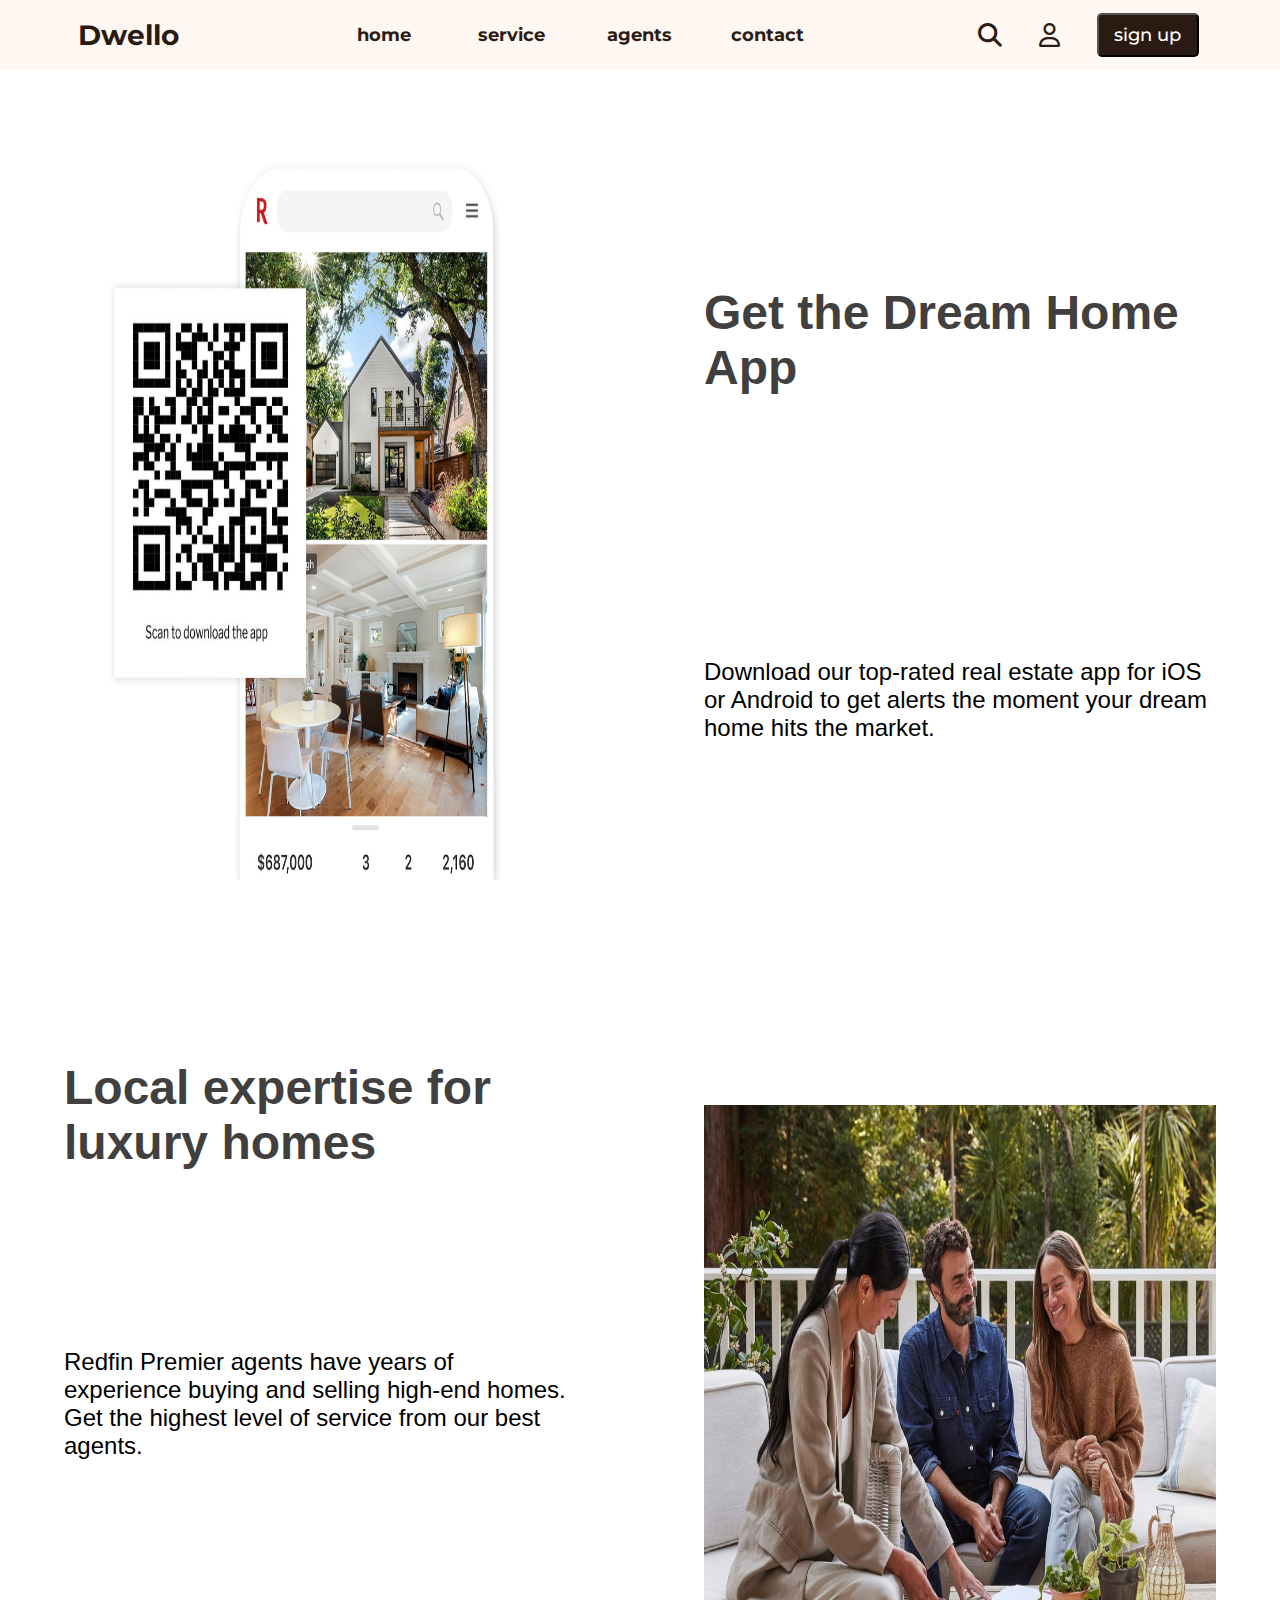
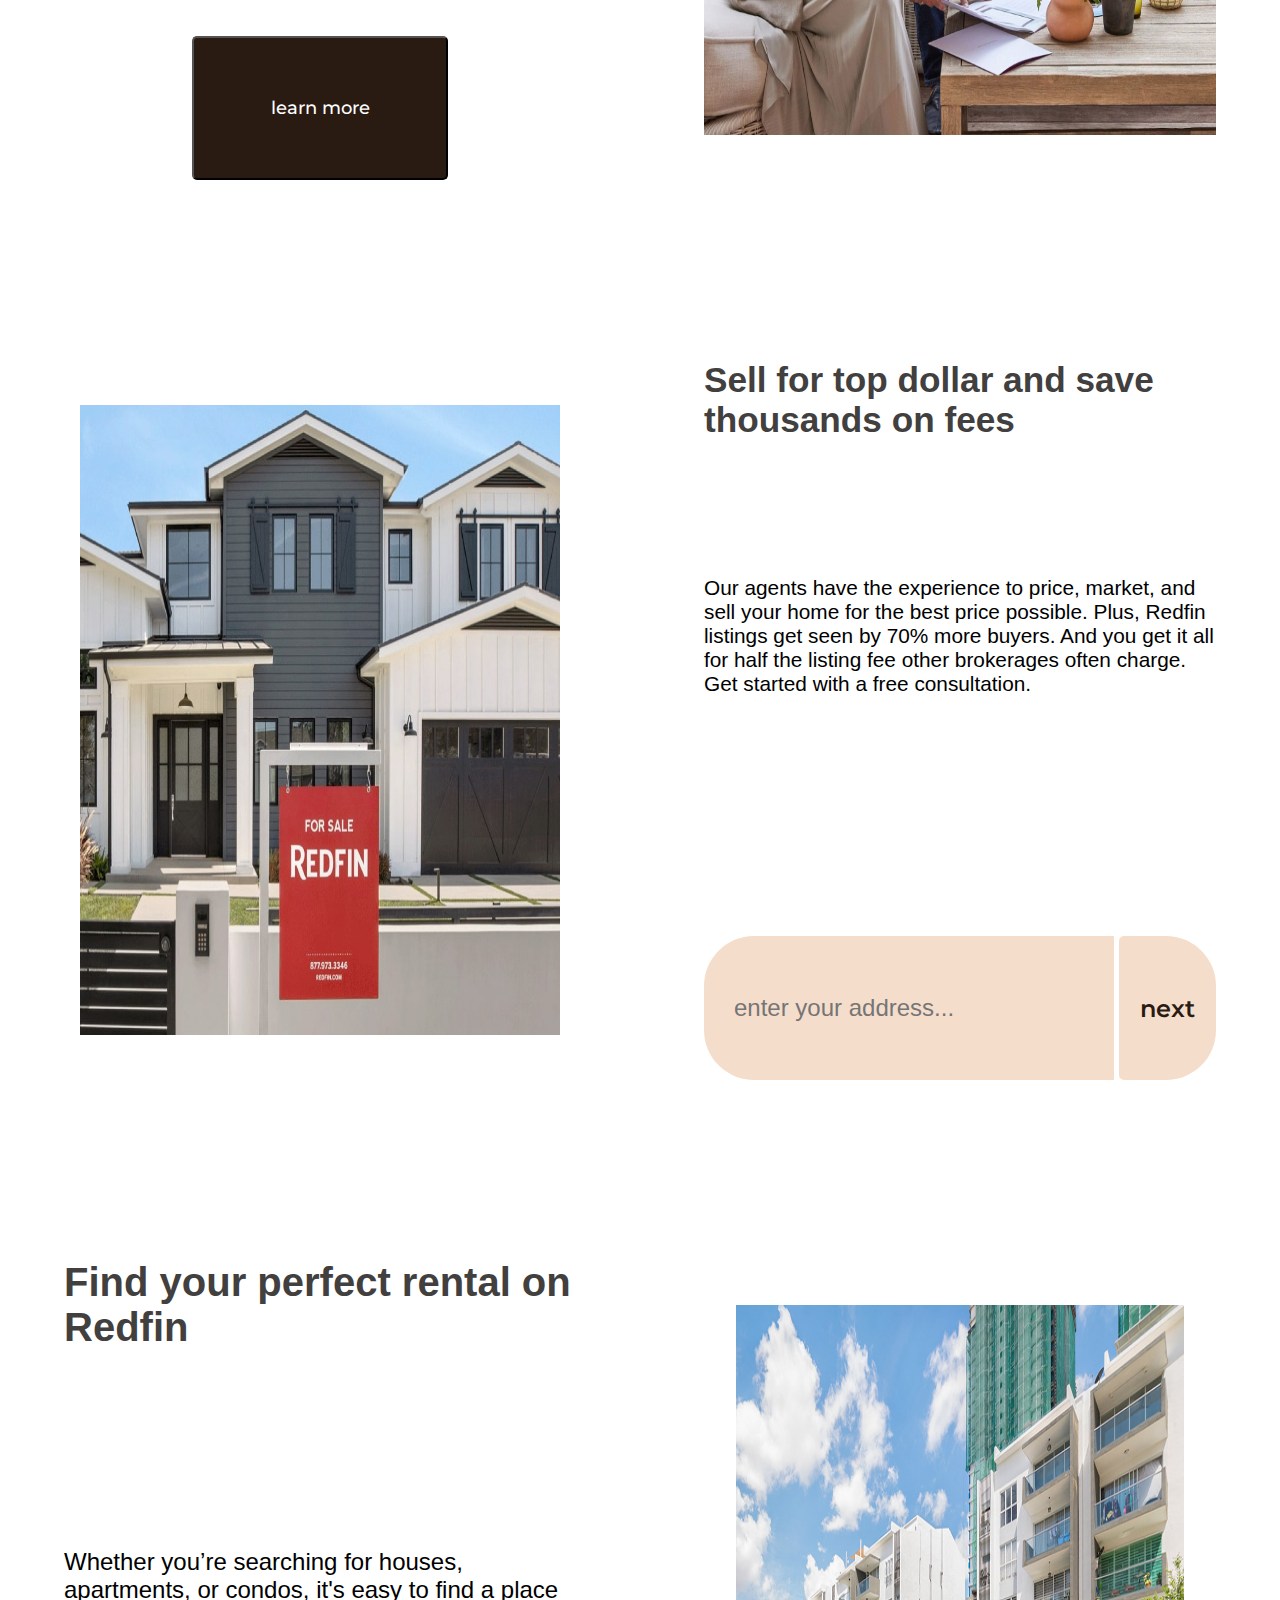
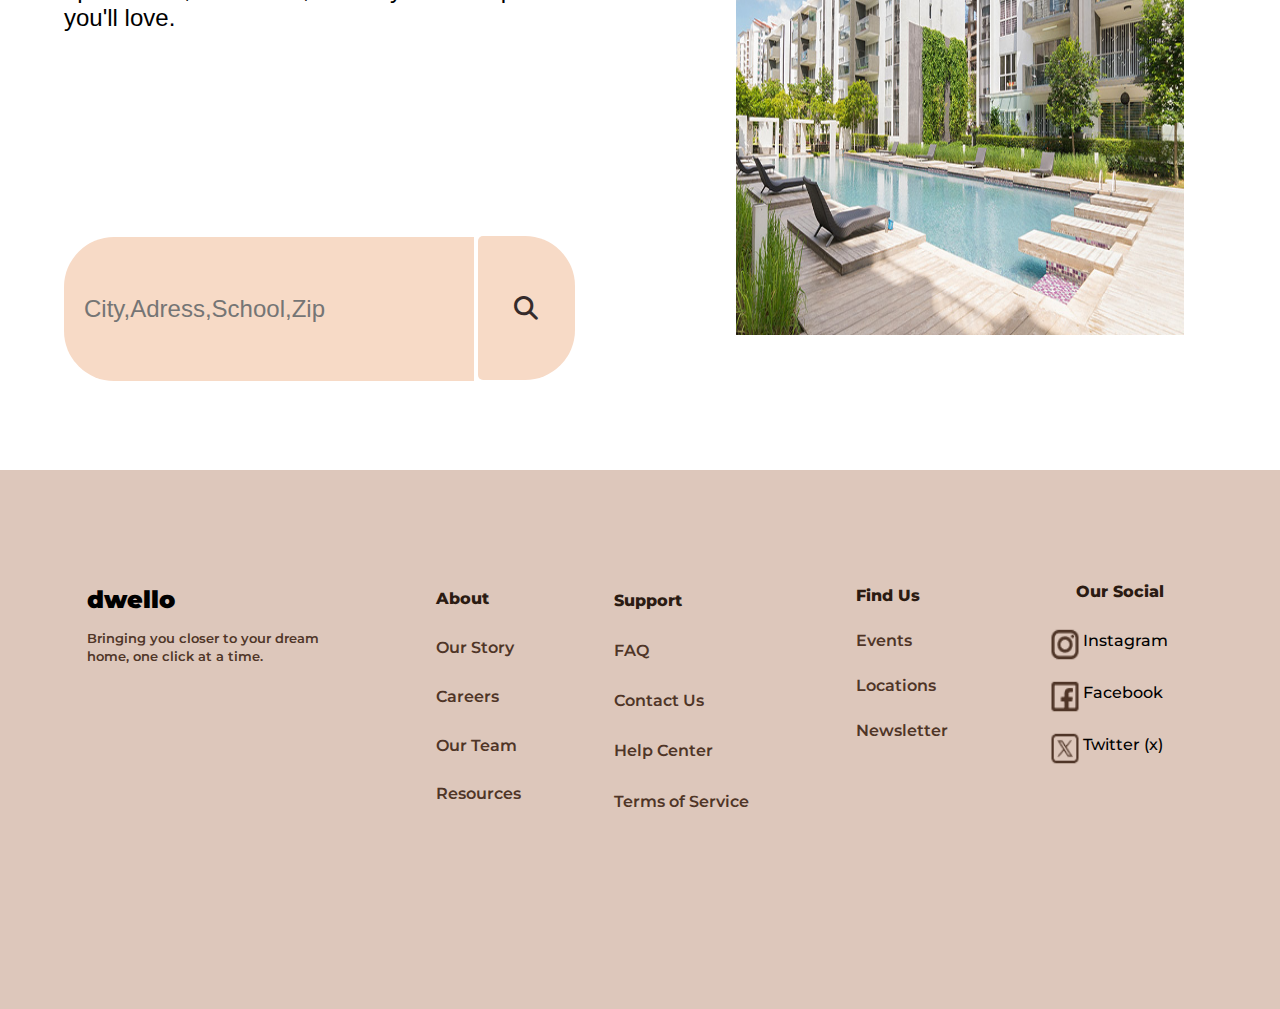
==== aboutUs.html @ 74bad9cb "home" ====
<!DOCTYPE html>
<html lang="en">
<head>
    <meta charset="UTF-8">
    <meta name="viewport" content="width=device-width, initial-scale=1.0">
    <title>Home_aboutUs</title>
    <link rel="stylesheet" href="aboutUs.css">

    <link rel="stylesheet" href="https://cdnjs.cloudflare.com/ajax/libs/font-awesome/6.6.0/css/all.min.css">
    <script src="https://code.jquery.com/jquery-3.7.1.min.js"
      integrity="sha256-/JqT3SQfawRcv/BIHPThkBvs0OEvtFFmqPF/lYI/Cxo=" crossorigin="anonymous"></script>
    <link rel="stylesheet" href="https://cdn.jsdelivr.net/npm/swiper@11/swiper-bundle.min.css" />
    <script src="https://cdn.jsdelivr.net/npm/swiper@11/swiper-bundle.min.js"></script>
    <link rel="preconnect" href="https://fonts.googleapis.com">
    <link rel="preconnect" href="https://fonts.gstatic.com" crossorigin>
    <link href="https://fonts.googleapis.com/css2?family=Montserrat:ital,wght@0,100..900;1,100..900&display=swap"
      rel="stylesheet">
  
    <link rel="stylesheet" href="https://cdn.jsdelivr.net/npm/swiper@11/swiper-bundle.min.css" />
    <script src="https://cdn.jsdelivr.net/npm/swiper@11/swiper-bundle.min.js"></script>
  
    <script src="https://ajax.googleapis.com/ajax/libs/jquery/3.7.1/jquery.min.js"></script>
      <script src="https://code.jquery.com/jquery-3.7.1.min.js"
      integrity="sha256-/JqT3SQfawRcv/BIHPThkBvs0OEvtFFmqPF/lYI/Cxo=" crossorigin="anonymous"></script>
      <script src="jquery.scrollUp.min.js"></script>
</head>
<body>

    
  <div class="menu-btn">
    <i class="fa-solid fa-bars fa-xl" style="color: #2a1b12;"></i>
  </div>

  <div class="side-bar">
    <div class="close-btn">
        <i class="fas fa-times   fa-2xl " style="color: #2a1b12;"></i>
    </div>
    <div class="menu">
        <div class="item"><a href="index.html"><i class="fa-solid fa-house fa-2xl" style="color: #2a1b12;"></i>Home</a></div>
        <div class="item"><a class="sub-btn"><i class="fa-solid fa-table fa-2xl" style="color: #2a1b12;"></i>services<i class="fas fa-angle-right dropdown"></i> </a>
          <div class="sub-menu">
            <a href="#" class="sub-item">Buy</a>
            <a href="#" class="sub-item">Sell</a>
            <a href="#" class="sub-item">Rent</a>
          </div>
        </div>
        <div class="item"><a href="#"><i class="fas fa-th  fa-2xl " style="color: #2a1b12;"></i>Forms</a></div>
        <div class="item">
            <a class="sub-btn"><i class="fas fa-cogs  fa-2xl"  style="color: #2a1b12;"></i>Settings<i class="fas fa-angle-right dropdown"></i></a>
            <div class="sub-menu">
                <a href="#" class="sub-item">sub item 01</a>
                <a href="#" class="sub-item">sub item 02</a>
              </div>
        </div>
        <div class="item"><a href="#"><i class="fas fa-info-circle  fa-2xl" style="color: #2a1b12;" ></i>About</a></div>
        <div class="item"><a href="#"><i class="fa-solid fa-person-chalkboard fa-2xl" style="color: #2a1b12;"></i>agents</a></div>
        <div class="item"><a href="#"><i class="fa-solid fa-phone fa-2xl" style="color: #2a1b12;"></i>contact</a></div>
    </div>
</div>
    
  <nav>
    <div class="nav_logo">
      <p>Dwello</p>
    </div>
    <div class="nav_catagories">
      <div class="nav_catagory">
        <p><a href="index.html" target="_blank">home</a></p>
      </div>
      <div class="nav_catagory">
        <p><a href="product.html" target="_blank">service</a></p>
      </div>
      <div class="nav_catagory">
        <p>agents</p>
      </div>
      <div class="nav_catagory">
        <p><a href="form.html" target="_blank">contact</a></p>
      </div>
    </div>
    <div class="nav_icons">
      <div class="search">
        <i class="fa-solid fa-magnifying-glass fa-xl" style="color: #2a1b12;"></i>
      </div>
      <div class="profile">
        <i class="fa-regular fa-user fa-xl" style="color: #2a1b12;"></i>
      </div>
      <div class="sign_up">
        <a href="signUp.html"><button>sign up</button></a>
      </div>
    </div>
  </nav>

  
  <div class="first_section">
    <div class="first_left">
      <div class="mobile"><img src="mobile.jpg" alt="aa" height="100%" width="100%"></div>
    </div>
    <div class="first_right">
      <div class="first_text">
        <div class="first_heading">
          <h1>Get the Dream Home App</h1>
        </div>
        <div class="first_paragraph">
          <p>Download our top-rated real estate app for iOS or Android to get alerts the moment your dream home hits the
            market.</p>
        </div>
      </div>
    </div>
  </div>


  <div class="second_section">
    <div class="second_left">
      <div class="second_text">
        <div class="second_heading">
          <h1>Local expertise for luxury homes</h1>
        </div>
        <div class="second_paragraph">
          <p>Redfin Premier agents have years of experience buying and selling high-end homes. Get the highest level of
            service from our best agents.</p>
        </div>
        <div class="learn_more"><button>learn more</button></div>
      </div>
    </div>
    <div class="second_right">
      <div class="second_image"><img src="client.jpg" alt="aa" height="100%" width="100%"></div>
    </div>
  </div>


  <div class="third_section">
    <div class="third_left">
      <div class="third_image"><img src="sell_for_more.jpg" alt="aa" height="100%" width="100%"></div>
    </div>
    <div class="third_right">
      <div class="third_text">
        <div class="third_heading">
          <h1>Sell for top dollar and save thousands on fees</h1>
        </div>
        <div class="third_paragraph">
          <p>Our agents have the experience to price, market, and sell your home for the best price possible. Plus,
            Redfin listings get seen by 70% more buyers. And you get it all for half the listing fee other brokerages
            often charge. Get started with a free consultation.</p>
        </div>
        <div class="third_adress">
          <input type="text" placeholder="enter your address...">
          <button>next</button>
        </div>
      </div>
    </div>
  </div>


  <div class="fourth">
    <div class="fourth_left">
      <div class="fourth_text">
        <div class="fourth_heading">
          <h1>Find your perfect rental on Redfin</h1>
        </div>
        <div class="fourth_paragraph">
          <p>Whether you’re searching for houses, apartments, or condos, it's easy to find a place you'll love.
          </p>
        </div>
        <div class="fourth_address">
          <input type="text" placeholder="City,Adress,School,Zip">
          <button><i class="fa-solid fa-magnifying-glass"></i></button>
        </div>
      </div>
    </div>
    <div class="fourth_right">
      <div class="fourth_image"><img src="Rental_Image.jpg" alt="aa" height="100%" width="100%"></div>
    </div>
  </div>

  <footer>
    <div class="footer1">
        <div class="footer1_logo">
            <p>dwello</p>
        </div>
        <div class="footer1_text">
            <span>Bringing you closer to your dream home, one click at a time.</span>
        </div>
    </div>
    <div class="footer2">
        <ul>
            <li style="color: #2B1B12; font-weight: 800;">About</li>

            <li> Our Story</li>
            <li>Careers</li>
            <li>Our Team</li>
            <li> Resources</li>

        </ul>
    </div>
    <div class="footer3">
        <ul>
            <li style="color: #2B1B12; font-weight: 800;" >Support</li>
            <li>FAQ</li>
            <li>Contact Us</li>
            <li>Help Center</li>
            <li>Terms of Service</li></li>
        </ul>
    </div>
    <div class="footer4">
        <ul>
            <li style="color: #2B1B12; font-weight: 800;">Find Us</li>
            <li>Events</li>
            <li>Locations</li>
            <li>Newsletter</li>
        </ul>
    </div>
    <div class="footer5">
        <div class="footer5_heading">
            <p>Our Social</p>
        </div>
        
            <div class="social_media">
                <div class="social_icon">
                    <img src="instagram.png" alt="a" height="100%" width="100%">
                </div>
                <div class="social_text">
                    <p>Instagram</p>
                </div>
            </div>
            <div class="social_media">
                <div class="social_icon">
                    <img src="facebook.png" alt="aa"  height="100%" width="100%">
                </div>
                <div class="social_text">
                    <p>Facebook</p>
                </div>
            </div>
            <div class="social_media">
                <div class="social_icon">
                    <img src="twitterx.png" alt="aa"  height="100%" width="100%">
                </div>
                <div class="social_text">
                    <p>Twitter (x)</p>
                </div>
            </div>
        </div>
    </div>
</footer>

  <script type="text/javascript">
    $(document).ready(function () {
      //j query for toggle sub menus
      $('.sub-btn').click(function () {
        $(this).next('.sub-menu').slideToggle();
        $(this).find('.dropdown').toggleClass('rotate');
      })

      //j query for expand and collesp the sidebar

      $('.menu-btn').click(function () {
        $('.side-bar').fadeIn();
        $('.menu-btn').css("visiility", "hidden");

      })

      $('.close-btn').click(function () {
        $('.side-bar').fadeOut();
        $('.menu-btn').css("visiility", "visible");
      })


    })
  </script>

    
</body>
</html>
---- aboutUs.css ----
* {
    margin: 0px;
    padding: 0px;
    box-sizing: border-box;
    /* border: 1px solid black; */
}


.side-bar {
    background: rgb(212, 184, 166);
    /* background-color: transparent; */
    backdrop-filter: blur(15px);
    width: 290px;
    height: 100vh;
    position: fixed;
    top: 0;
    /* left: -100%; */
    display: none;
    overflow-y: auto;
    transition: 0.6 ease;
    z-index: 999;
}

.side-bar .active {
    /* left: 0; */
    /* display: none; */
}

.side-bar .menu {
    width: 100%;
    margin-top: 80px;
}


.side-bar .menu .item {
    position: relative;
    cursor: pointer;
}

.side-bar .menu .item a {
    color: #2B1B12;
    font-size: 20px;
    font-size: 16px;
    text-decoration: none;
    display: block;
    padding: 5px 30px;
    line-height: 60px;
}

.side-bar .menu .item a:hover {
    background: rgba(105, 83, 70, 1);
    transition: 0.3s ease;
}



.side-bar .menu .item i {
    margin-right: 15px;
}

.side-bar .menu .item a .dropdown {
    position: absolute;
    right: 0;
    margin: 20px;
    transition: 0.3s ease;
}

.side-bar .menu .item .sub-menu {
    /* background:  rgba(42, 27, 18, 1); */
    display: none;
}

.side-bar .menu .item .sub-menu a {
    padding-left: 80px;
}

.rotate {
    transform: rotate(90deg);
}

.close-btn {
    position: absolute;
    color: #fff;
    font-size: 20px;
    right: 0;
    margin: 25px;
    cursor: pointer;
}

.menu-btn {
    position: absolute;
    color: #fff;
    font-size: 20px;
    margin: 25px;
    cursor: pointer;
}

nav {
    width: 100%;
    height: 70px;
    /* border: 1px solid black; */
    display: flex;
    justify-content: space-around;
    align-items: center;
    background: #FEF7F2;
}


.nav_logo {
    height: 80%;
    width: 10%;
    /* border: 1px solid black; */
    font-family: "Montserrat", sans-serif;
    font-optical-sizing: auto;
    font-weight: weight;
    font-style: normal;
    color: rgba(42, 27, 18, 1);
    font-size: 28px;
    display: flex;
    justify-content: center;
    align-items: center;
    font-weight: 700;
}

.nav_catagories {
    height: 80%;
    width: 40%;
    /* border: 1px solid black; */
    display: flex;
    justify-content: space-around;
    align-items: center;
}

.nav_icons {
    height: 80%;
    width: 20%;
    /* border: 1px solid black; */
    display: flex;
    justify-content: space-around;
    align-items: center;
}

.nav_catagory {
    height: 70%;
    width: 20%;
    /* border: 1px solid black; */
    color: rgba(42, 27, 18, 1);
    font-size: 18px;
    display: flex;
    justify-content: center;
    align-items: center;
    font-weight: 700;
    font-family: "Montserrat", sans-serif;
    font-optical-sizing: auto;
    font-weight: weight;
    font-style: normal;
    border-radius: 10px;
    transition: all 0.6s ease;
    cursor: pointer;
}

.nav_catagory:hover {
    background-color: rgb(42, 27, 18);
    color: #FEF7F2;
}

.nav_catagory:hover a {
    /* background-color: rgb(42, 27, 18); */
    color: #fdfdfd;
}

.search {
    height: 60%;
    width: 10%;
    /* border: 1px solid black; */
    display: flex;
    align-items: center;
    justify-content: center;
}

.profile {
    height: 60%;
    width: 10%;
    /* border: 1px solid black; */
    display: flex;
    align-items: center;
    justify-content: center;
}

.sign_up {
    height: 80%;
    width: 40%;
    /* border: 1px solid black; */
}

button {
    width: 100%;
    height: 100%;
    font-family: "Montserrat", sans-serif;
    background-color: rgba(42, 27, 18, 1);
    color: white;
    border-radius: 5px;
    font-size: 18px;
    font-weight: 500;
    cursor: pointer;
}


.side-bar {
    background: rgb(153, 112, 86);
    backdrop-filter: blur(15px);
    width: 290px;
    height: 100vh;
    position: fixed;
    top: 0;
    /* left: -100%; */
    display: none;
    overflow-y: auto;
    transition: 0.6 ease;
}

.side-bar .active {
    /* left: 0; */
    /* display: none; */
}

.side-bar .menu {
    width: 100%;
    margin-top: 80px;
}


.side-bar .menu .item {
    position: relative;
    cursor: pointer;
}

.side-bar .menu .item a {
    color: #fff;

    font-size: 16px;
    text-decoration: none;
    display: block;
    padding: 5px 30px;
    line-height: 60px;
}

.side-bar .menu .item a:hover {
    background: #8621f8;
    transition: 0.3s ease;
}



.side-bar .menu .item i {
    margin-right: 15px;
}

.side-bar .menu .item a .dropdown {
    position: absolute;
    right: 0;
    margin: 20px;
    transition: 0.3s ease;
}

.side-bar .menu .item .sub-menu {
    /* background:  rgba(42, 27, 18, 1); */
    display: none;
}

.side-bar .menu .item .sub-menu a {
    padding-left: 80px;
}

.rotate {
    transform: rotate(90deg);
}

.close-btn {
    position: absolute;
    color: #fff;
    font-size: 20px;
    right: 0;
    margin: 25px;
    cursor: pointer;
}


.menu-btn {
    position: absolute;
    color: #fff;
    font-size: 20px;
    margin: 25px;
    cursor: pointer;
    display: none;

}

a {
    color: #2B1B12;
    text-decoration: none;
}


.first_section {
    height: 100vh;
    width: 100%;
    /* border: 1px solid black; */
    display: flex;
}

.first_left {
    height: 100%;
    width: 50%;
    /* border: 1px solid black; */
    display: grid;
    place-items: center;
}

.mobile {
    height: 80%;
    width: 80%;
    /* border: 1px solid black; */
}

.first_right {
    height: 100%;
    width: 50%;
    /* border: 1px solid black; */
    display: grid;
    place-items: center;
}

.first_text {
    height: 40%;
    width: 60%;
    /* border: 1px solid black; */
}

.first_heading {
    height: 50%;
    width: 100%;
    /* border: 1px solid black; */
    display: flex;
    align-items: center;
    justify-content: start;
}

.first_heading h1 {
    font-family: "Roboto", sans-serif;
    color: rgb(66, 63, 63);
    font-size: 3rem;
}

.first_paragraph {
    height: 50%;
    width: 100%;
    /* border: 1px solid black; */
    display: flex;
    align-items: center;
    justify-content: start;
}

.first_paragraph p {
    font-family: "Roboto", sans-serif;
    font-size: 1.5rem;
}

.second_section {
    height: 100vh;
    width: 100%;
    /* border: 1px solid black; */
    display: flex;
}

.second_left {
    height: 100%;
    width: 50%;
    /* border: 1px solid black; */
    display: grid;
    place-items: center;
}

.second_text {
    height: 50%;
    width: 70%;
    /* border: 1px solid black; */
    display: flex;
    align-items: center;
    flex-direction: column;
    justify-content: center;
}



.second_heading {
    height: 40%;
    width: 100%;
    /* border: 1px solid black; */
}

.second_heading h1 {
    font-size: 3rem;
    font-family: "Roboto", sans-serif;
    color: rgb(66, 63, 63);
}

.second_paragraph {
    height: 40%;
    width: 100%;
    /* border: 1px solid black; */
}

.second_paragraph p {
    font-family: "Roboto", sans-serif;
    font-size: 1.5rem;
}

.learn_more {
    height: 20%;
    width: 50%;
    /* border: 1px solid black; */
}




.second_right {
    height: 100%;
    width: 50%;
    /* border: 1px solid black; */
    display: grid;
    place-items: center;
}

.second_image {
    height: 70%;
    width: 80%;
    /* border: 1px solid black; */
}

.third_section {
    height: 100vh;
    width: 100%;
    /* border: 1px solid black; */
    display: flex;
}

.third_left {
    width: 50%;
    height: 100%;
    /* border: 1px solid black; */
    display: grid;
    place-items: center;
}

.third_image {
    height: 70%;
    width: 75%;
    /* border: 1px solid black; */
}

.third_right {
    width: 50%;
    height: 100%;
    /* border: 1px solid black; */
    display: grid;
    place-items: center;
}

.third_text {
    width: 70%;
    height: 50%;
    /* border: 1px solid black; */
}

.third_heading {
    height: 30%;
    width: 100%;
    /* border: 1px solid black; */
}

.third_heading h1 {
    font-family: "Roboto", sans-serif;
    font-size: 2.2rem;
    color: rgb(66, 63, 63);
}

.third_paragraph {
    height: 50%;
    width: 100%;
    /* border: 1px solid black; */
}

.third_paragraph p {
    font-family: "Roboto", sans-serif;
    font-size: 1.3rem;
}

.third_adress {
    height: 20%;
    width: 100%;
    /* border: 1px solid black; */
    display: flex;
    justify-content: space-between;
}

.third_adress input {
    width: 80%;
    height: 100%;
    font-size: 1.5rem;
    border-top-left-radius: 50px;
    border-bottom-left-radius: 50px;
    padding-left: 30px;
    outline: none;
    border: none;
    background-color: #f5ddcc;
}



.third_adress button {
    width: 19%;
    height: 100%;
    border-top-right-radius: 50px;
    border-bottom-right-radius: 50px;
    background-color: #f5ddcc;
    color: rgba(42, 27, 18, 1);
    border: none;
    font-size: 1.5rem;
    font-weight: 600;
    display: grid;
    place-items: center;
}

.third_adress:hover button {
    background-color: #665d57;
    color: #fff;
}

.fourth {
    height: 100vh;
    width: 100%;
    /* border: 1px solid black; */
    display: flex;
}

.fourth_left {
    height: 100%;
    width: 50%;
    /* border: 1px solid black; */
    display: grid;
    place-items: center;
}

.fourth_text {
    height: 45%;
    width: 70%;
    /* border: 1px solid black; */
}

.fourth_heading {
    height: 40%;
    width: 100%;
    /* border: 1px solid black; */
}

.fourth_heading h1 {
    font-family: "Roboto", sans-serif;
    font-size: 2.5rem;
    color: rgb(66, 63, 63);
}

.fourth_paragraph {
    height: 40%;
    width: 100%;
    /* border: 1px solid black; */
}

.fourth_paragraph p {
    font-family: "Roboto", sans-serif;
    font-size: 1.5rem;
}

.fourth_address {
    height: 20%;
    width: 100%;
    /* border: 1px solid black; */
    padding: 0;
}


.fourth_address input {
    height: 100%;
    width: 80%;
    border: none;
    outline: none;
    font-size: 1.5rem;
    border-top-left-radius: 50px;
    border-bottom-left-radius: 50px;
    background-color: #f7dac6;
    padding-left: 20px;
    margin: 0;
}

.fourth_address button {
    height: 100%;
    width: 19%;
    border: none;
    font-size: 1.5rem;
    border-top-right-radius: 50px;
    border-bottom-right-radius: 50px;
    background-color: #f7dac6;
    color: rgb(53, 43, 43);
}

.fourth_address:hover button {
    background-color: #665d57;
    color: #fff;
}


.fourth_right {
    height: 100%;
    width: 50%;
    /* border: 1px solid black; */
    display: grid;
    place-items: center;
}

.fourth_image {
    height: 70%;
    width: 70%;
    /* border: 1px solid black; */
}


footer {
    height: 539px;
    width: 100%;
    /* border: 1px solid black; */
    display: flex;
    justify-content: space-evenly;
    /* align-items: center; */
    padding-top: 7%;
    background: #DDC7BB;


}

.footer1 {
    width: 18%;
    height: 30%;
    /* border: 1px solid black; */
    display: flex;
    flex-direction: column;
    justify-content: space-between;
    margin-top: 2%;
}


.footer1_logo {
    width: 93px;
    height: 29px;
    /* border: 1px solid black; */
}


.footer1 p {
    font-family: "Montserrat", sans-serif;
    font-optical-sizing: auto;
    font-weight: 900;
    font-style: normal;
    font-size: 24px;
}

.footer1_text {
    width: 219px;
    height: 69px;
    /* border: 1px solid black; */
}

.footer1_text span {
    font-family: "Montserrat", sans-serif;
    font-optical-sizing: auto;
    font-weight: 600;
    font-style: normal;
    color:
        #4F3527;
}



.footer2 {

    /* border: 1px solid black; */
    width: 98px;
    height: 245px;
    display: flex;
    justify-content: center;
    align-content: space-between;


}



.footer2 li {
    list-style: none;
    margin-top: 35%;
    font-family: "Montserrat", sans-serif;
    font-optical-sizing: auto;
    font-weight: 600;
    font-style: normal;
    color: #4F3527;
}

.footer3 {
    width: 156px;
    height: 245px;
    /* border: 1px solid black; */
}


.footer3 li {
    list-style: none;
    margin-top: 20%;
    font-family: "Montserrat", sans-serif;
    font-optical-sizing: auto;
    font-weight: 600;
    font-style: normal;
    color: #4F3527;
}



.footer4 {
    width: 104px;
    height: 191px;
    /* border: 1px solid black; */

}

.footer4 li {
    list-style: none;
    margin-top: 25%;
    font-family: "Montserrat", sans-serif;
    font-optical-sizing: auto;
    font-weight: 600;
    font-style: normal;
    color: #4F3527;

}

.footer5 {
    width: 147px;
    height: 196px;
    /* border: 1px solid black; */
    display: flex;
    flex-direction: column;
    justify-content: space-between;
    margin-top: 1%;
}

.footer5_heading {
    width: 100%;
    height: 20%;
    /* border: 1px solid black; */
    display: flex;
    justify-content: center;
    align-items: center;
    font-family: "Montserrat", sans-serif;
    font-optical-sizing: auto;
    font-weight: 800;
    font-style: normal;
    color: #2B1B12;

}

.social_media {
    width: 100%;
    height: 20%;
    /* border: 1px solid black; */
    display: flex;
}

.social_icon {
    width: 25%;
    height: 100%;
    /* border: 1px solid black; */
}

.social_text {
    width: 75%;
    height: 100%;
    /* border: 1px solid black; */
    padding-top: 4%;
}

.social_text p {
    font-family: "Montserrat", sans-serif;
    font-optical-sizing: auto;
    font-weight: 500;
    font-style: normal;

}


@media screen and (max-width:1300px) {

    .first_text{
        height: 80%;
        width: 80%;
    }

    .second_text{
        height: 80%;
        width: 80%;
    }

    .third_text{
        height: 80%;
        width: 80%;
    }

    .fourth_text{
        height: 80%;
        width: 80%;
    }


    .footer1 {
        height: 52%;
        width: 20%;
    }

    .footer1_text {
        width: 100%;
        height: 190px;
        margin-top: 10px;

    }

    .footer1_text span {
        font-size: 13px;
    }
}




@media screen and (max-width:500px) {

    .first_text h1{
        font-size: 2rem;
    }
    .second_text h1{
        font-size: 2rem;
    }
    .third_text h1{
        font-size: 2rem;
    }
    .fourth_text h1{
        font-size: 2rem;
    }

    .first_text p{
        font-size: 1rem;
    }
    .second_text p{
        font-size: 1em;
    }
    .third_text p{
        font-size: 1rem;
    }
    .fourth_text p{
        font-size: 1em;
    }

    .fourth_address input {  
        width: 79%;     
        font-size: 1rem;       
    }

    footer{
        flex-direction: column;
        height: auto;
        width: 100%;
        aspect-ratio: 10/1;
    }


    /* .footer1 p {
        font-size: 13px;
    } */
    .footer2 ul li {
        font-size: 13px;
    }

    .footer1_text {
        width: 100%;
        height: 150px;
        margin-top: 10px;
        /* border: 1px solid black; */
        margin-bottom: 100px;

    }

    .footer1_text span {
        font-size: 8px;
    }

    .footer1{
        display: flex;
        width: 100%;
        /* border: 1px solid black; */
        align-items: center;
        justify-content: center;
        background-color: #8621f8;
       
    }
    .footer2{
        display: flex;
        width: 100%;
        /* border: 1px solid black; */
        align-items: center;
        justify-content: center;
    }

    .footer3{
        display: flex;
        width: 100%;
        /* border: 1px solid black; */
        align-items: center;
        justify-content: center;
    }

    .footer4{
        display: flex;
        width: 100%;
        /* border: 1px solid black; */
        align-items: center;
        justify-content: center;
    }
    .footer5{
        display: flex;
        width: 100%;
        /* border: 1px solid black; */
        align-items: center;
        justify-content: center;
        flex-direction: column;
        justify-content: space-between;
    }

    .social_icon{
        width: 13%;
    }

    .social_media {
        align-items: center;
        justify-content: center;
        /* border: 1px solid black; */
    }
    




    #cart2 {
        display: none;
    }







    .first_section {
        flex-direction: column;
        /* border: 1px solid black; */
        height: 800px;
    }

    .first_left {
        width: 100%;
        height: 50%;
    }

    .first_right {
        width: 100%;
        height: 50%;
    }

    .second_section {
        flex-direction: column-reverse;
        /* border: 1px solid black; */
        height: 1000px;
    }

    .second_left {
        width: 100%;
        height: 50%;
        /* border: 1px solid black; */
        display: flex;
        flex-direction: column;
        justify-content: space-between;
    }

    .second_text {
        height: 100%;
        width: 85%;
        /* border: 1px solid black; */
    }

    .learn_more {
        height: 10%;
        width: 30%;
        /* border: 1px solid black; */
    }

    .second_right {
        width: 100%;
        height: 50%;
    }


    .third_section {
        flex-direction: column;
        /* border: 1px solid black; */
        height: 800px;
    }

    .third_left {
        width: 100%;
        height: 50%;
    }

    .third_text {
        width: 85%;
        height: 100%;
        /* border: 1px solid black; */
        display: flex;
        justify-content: center;
        flex-direction: column;
        align-items: center;
    }

    .third_adress {
        height: 12%;
        width: 100%;
        /* border: 1px solid black; */
    }

    .third_right {
        width: 100%;
        height: 50%;
    }



    .fourth {
        flex-direction: column-reverse;
        /* border: 1px solid black; */
        height: 800px;
    }

    .fourth_left {
        width: 100%;
        height: 50%;
    }

    .fourth_text {
        height: 100%;
        width: 85%;
        /* border: 1px solid black; */
        display: flex;
        flex-direction: column;
        justify-content: space-around;
        align-items: center;
    }


    .fourth_address {
        height: 12%;
        width: 100%;
        /* border: 1px solid black; */
        padding: 0;
    }

    .fourth_right {
        width: 100%;
        height: 50%;
    }

    .form {
        display: flex;
        flex-direction: column;
        height: 1200px;
        /* border: 1px solid black; */
        margin-top: 70px;
    }

    .form_left {
        width: 100%;
        height: 20%;
        /* border: 1px solid black; */
    }

    .form_text {
        height: 100%;
    }

    .form_right {
        width: 100%;
        height: 80%;
        /* border: 1px solid black; */
    }

    .inner_form {
        width: 90%;
    }

    .swiper_heading {
        margin-top: 70px;
    }


}


@media (width <=500px) {
    .menu-btn {
        display: block;
    }

    .nav_catagories {
        display: none;
    }

    .nav_icons {
        display: none;
    }
}
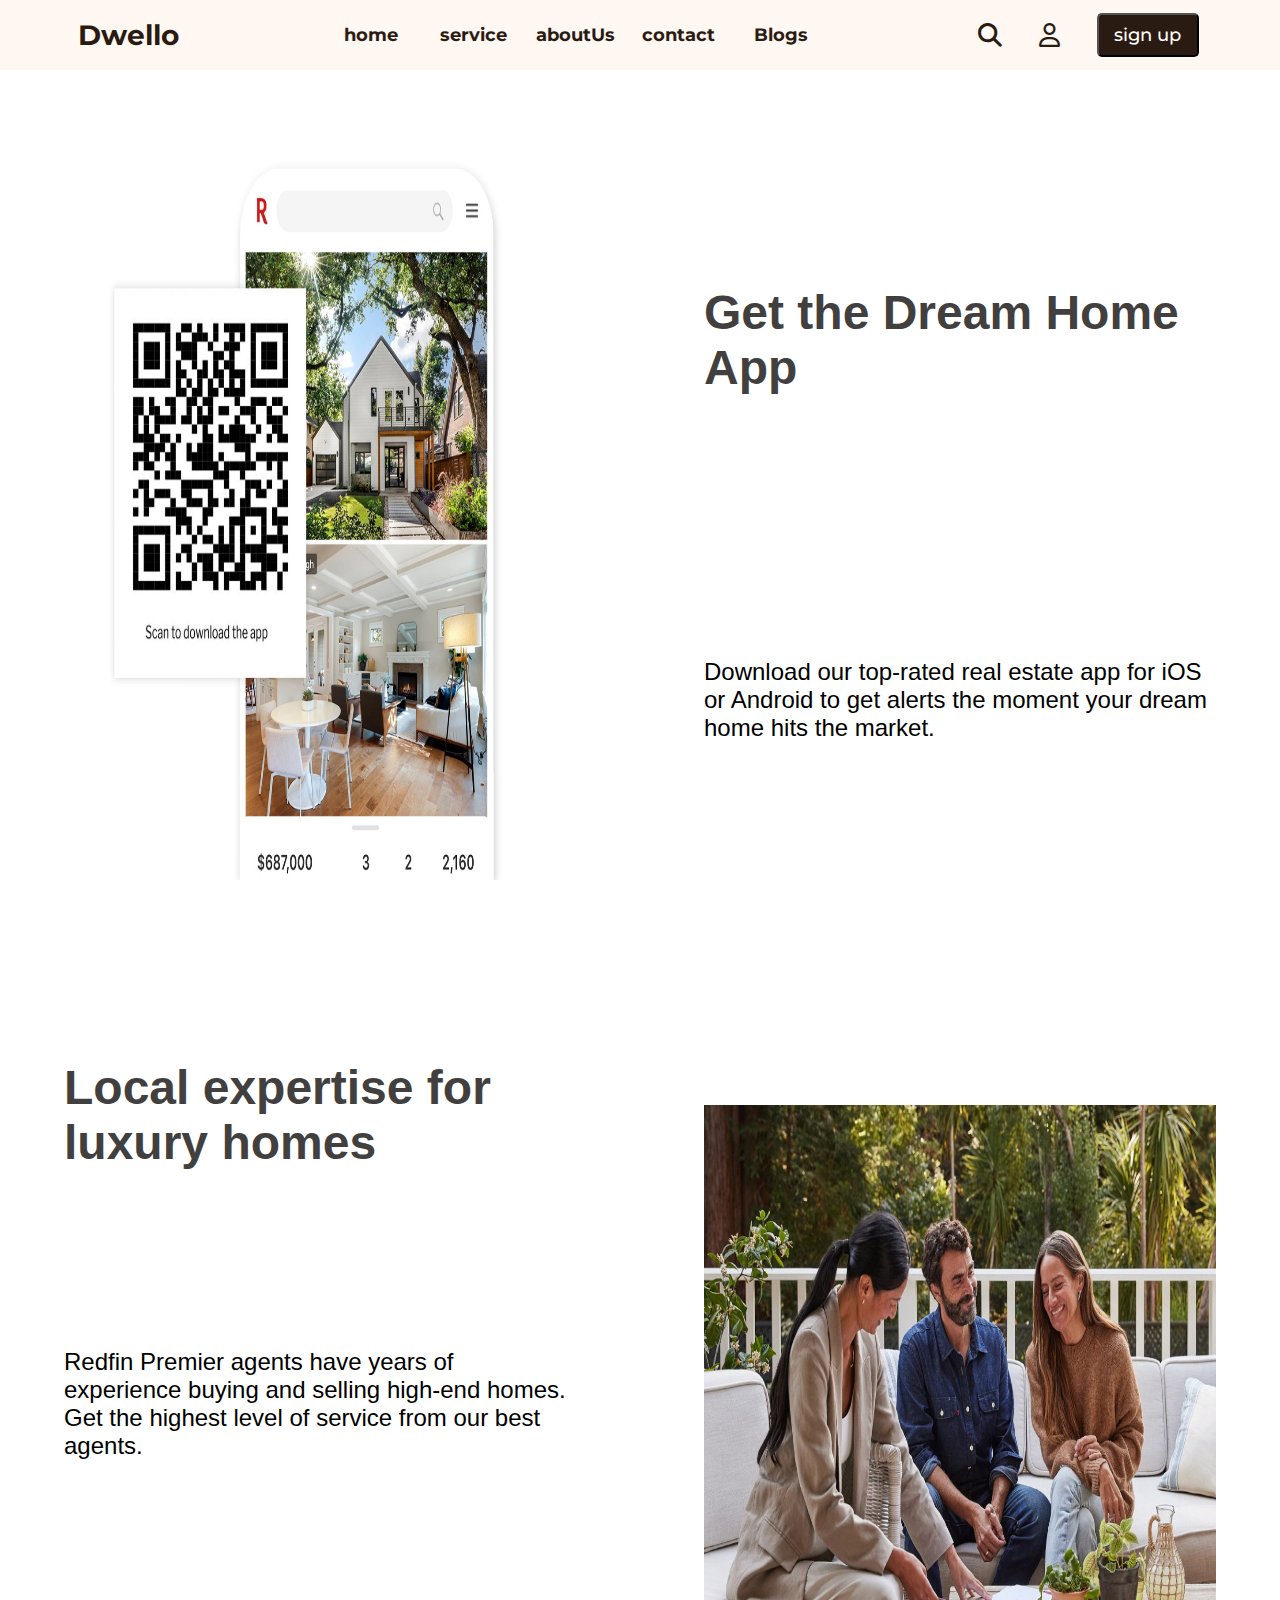
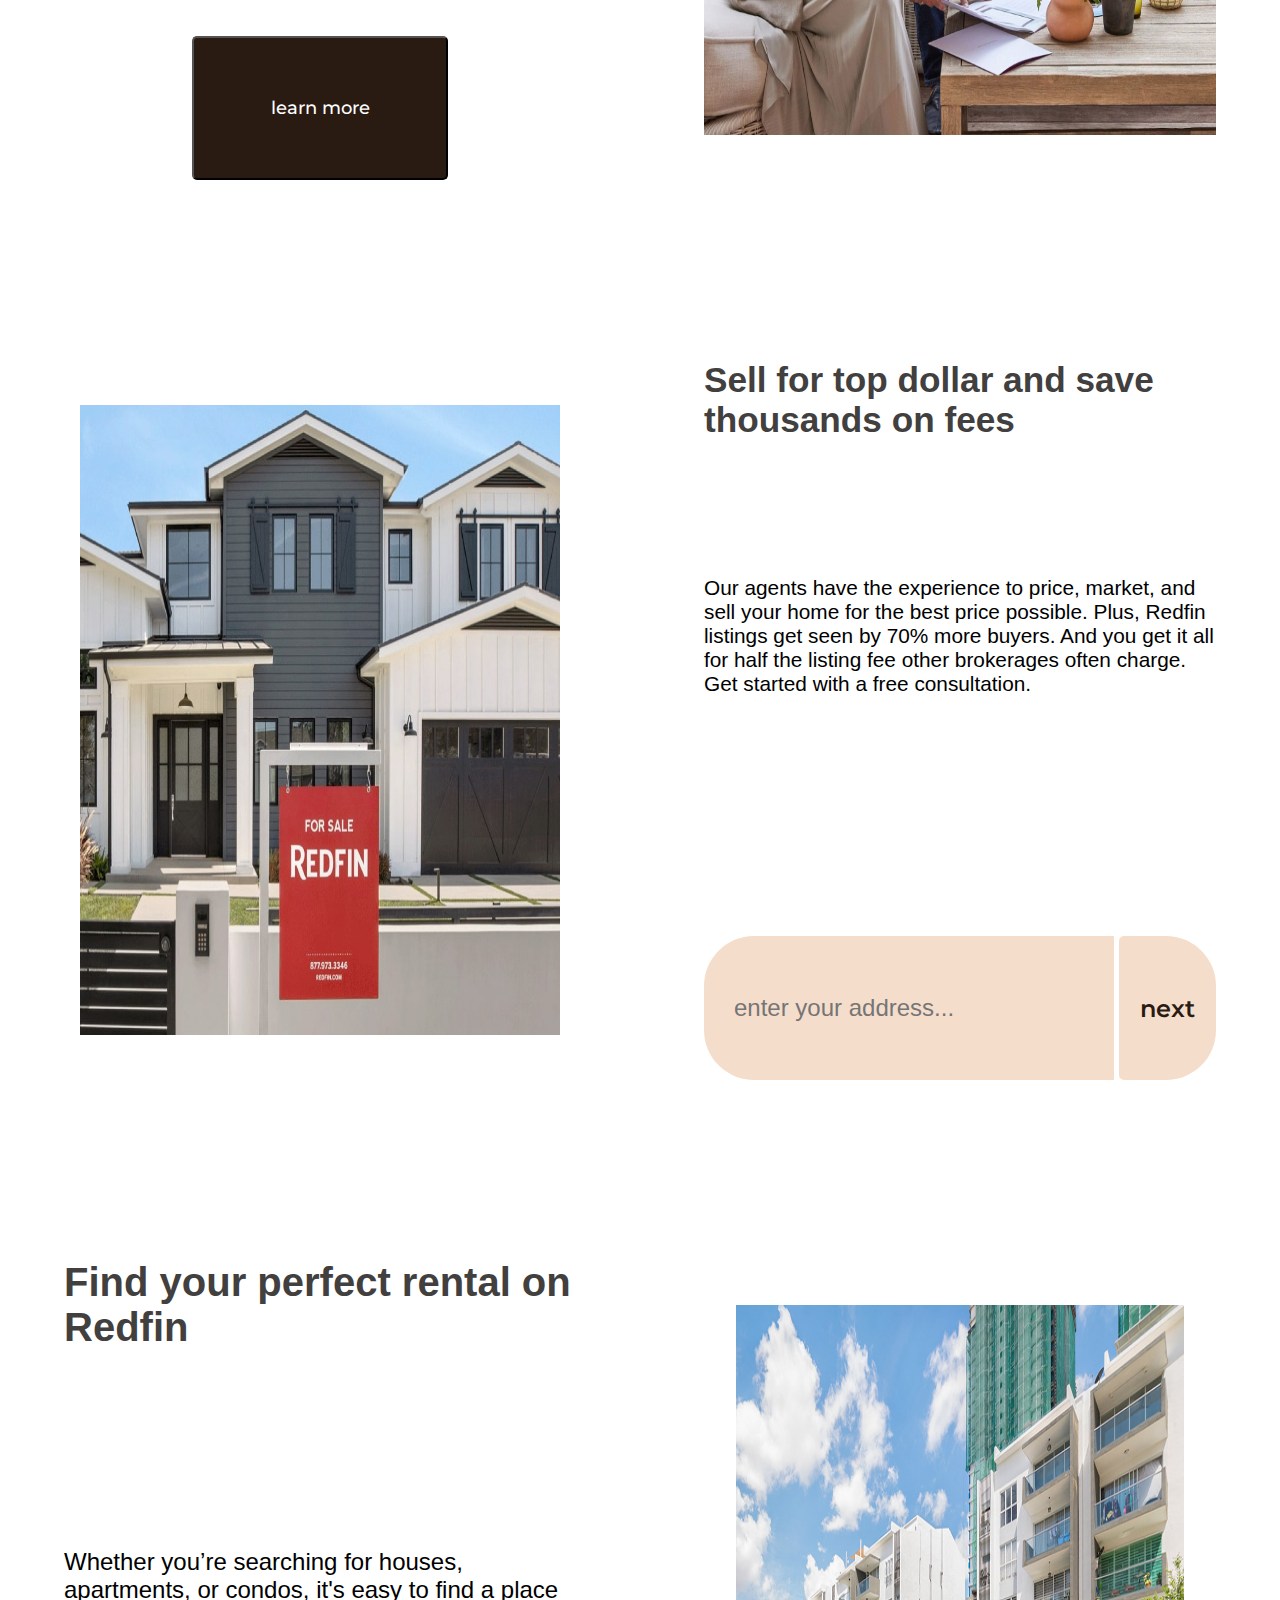
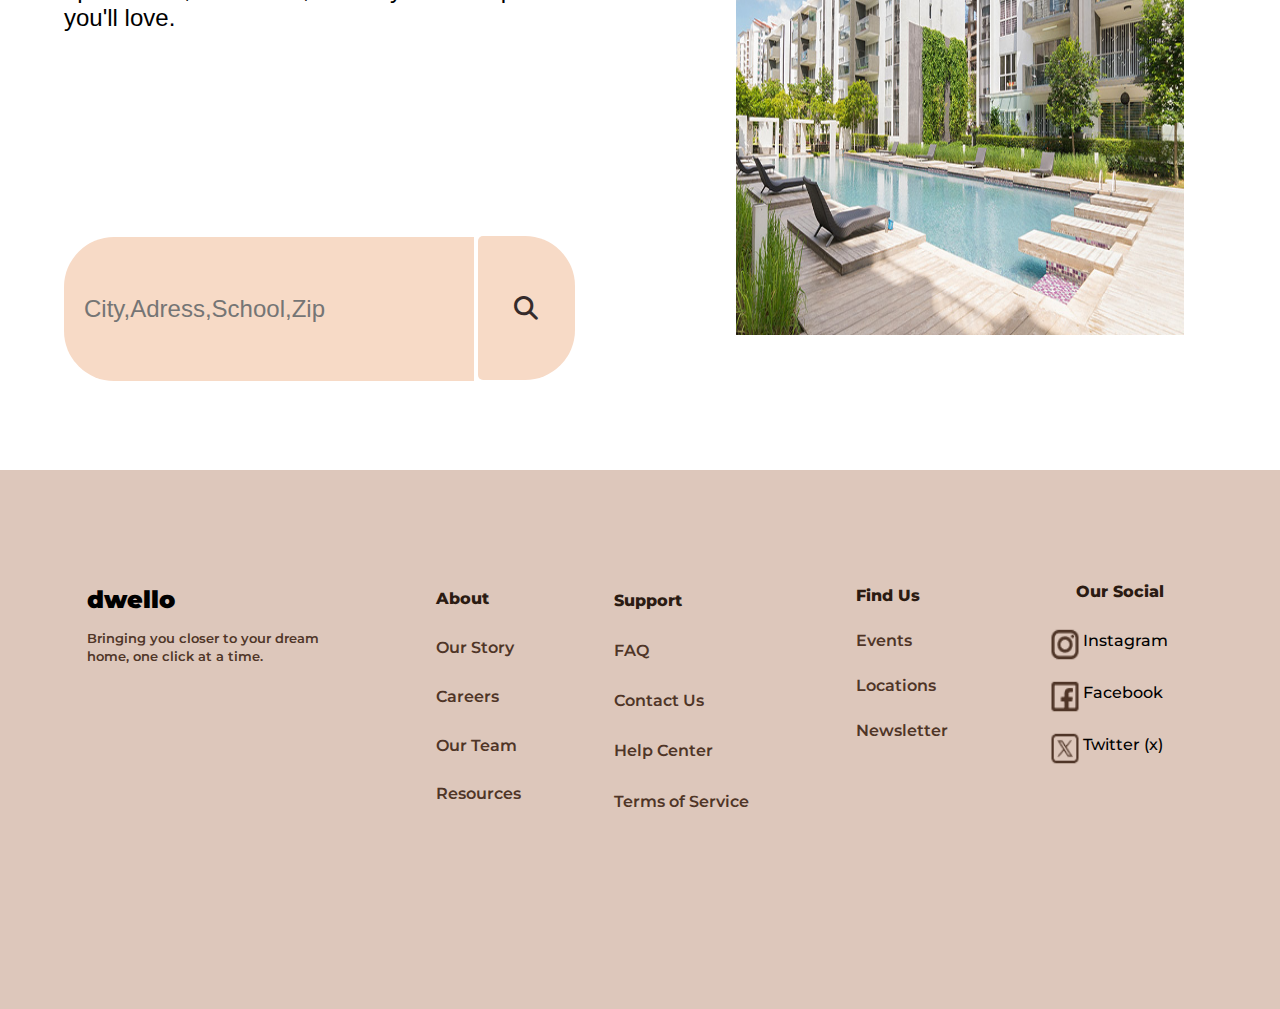
==== commit f96f5eab: "home" ====
--- a/aboutUs.html
+++ b/aboutUs.html
@@ -70,10 +70,13 @@
         <p><a href="product.html" target="_blank">service</a></p>
       </div>
       <div class="nav_catagory">
-        <p>agents</p>
+        <p>aboutUs</p>
       </div>
       <div class="nav_catagory">
         <p><a href="form.html" target="_blank">contact</a></p>
+      </div>
+      <div class="nav_catagory">
+        <p><a href="blog.html" target="_blank">Blogs</a></p>
       </div>
     </div>
     <div class="nav_icons">
@@ -170,6 +173,8 @@
       <div class="fourth_image"><img src="Rental_Image.jpg" alt="aa" height="100%" width="100%"></div>
     </div>
   </div>
+
+  
 
   <footer>
     <div class="footer1">
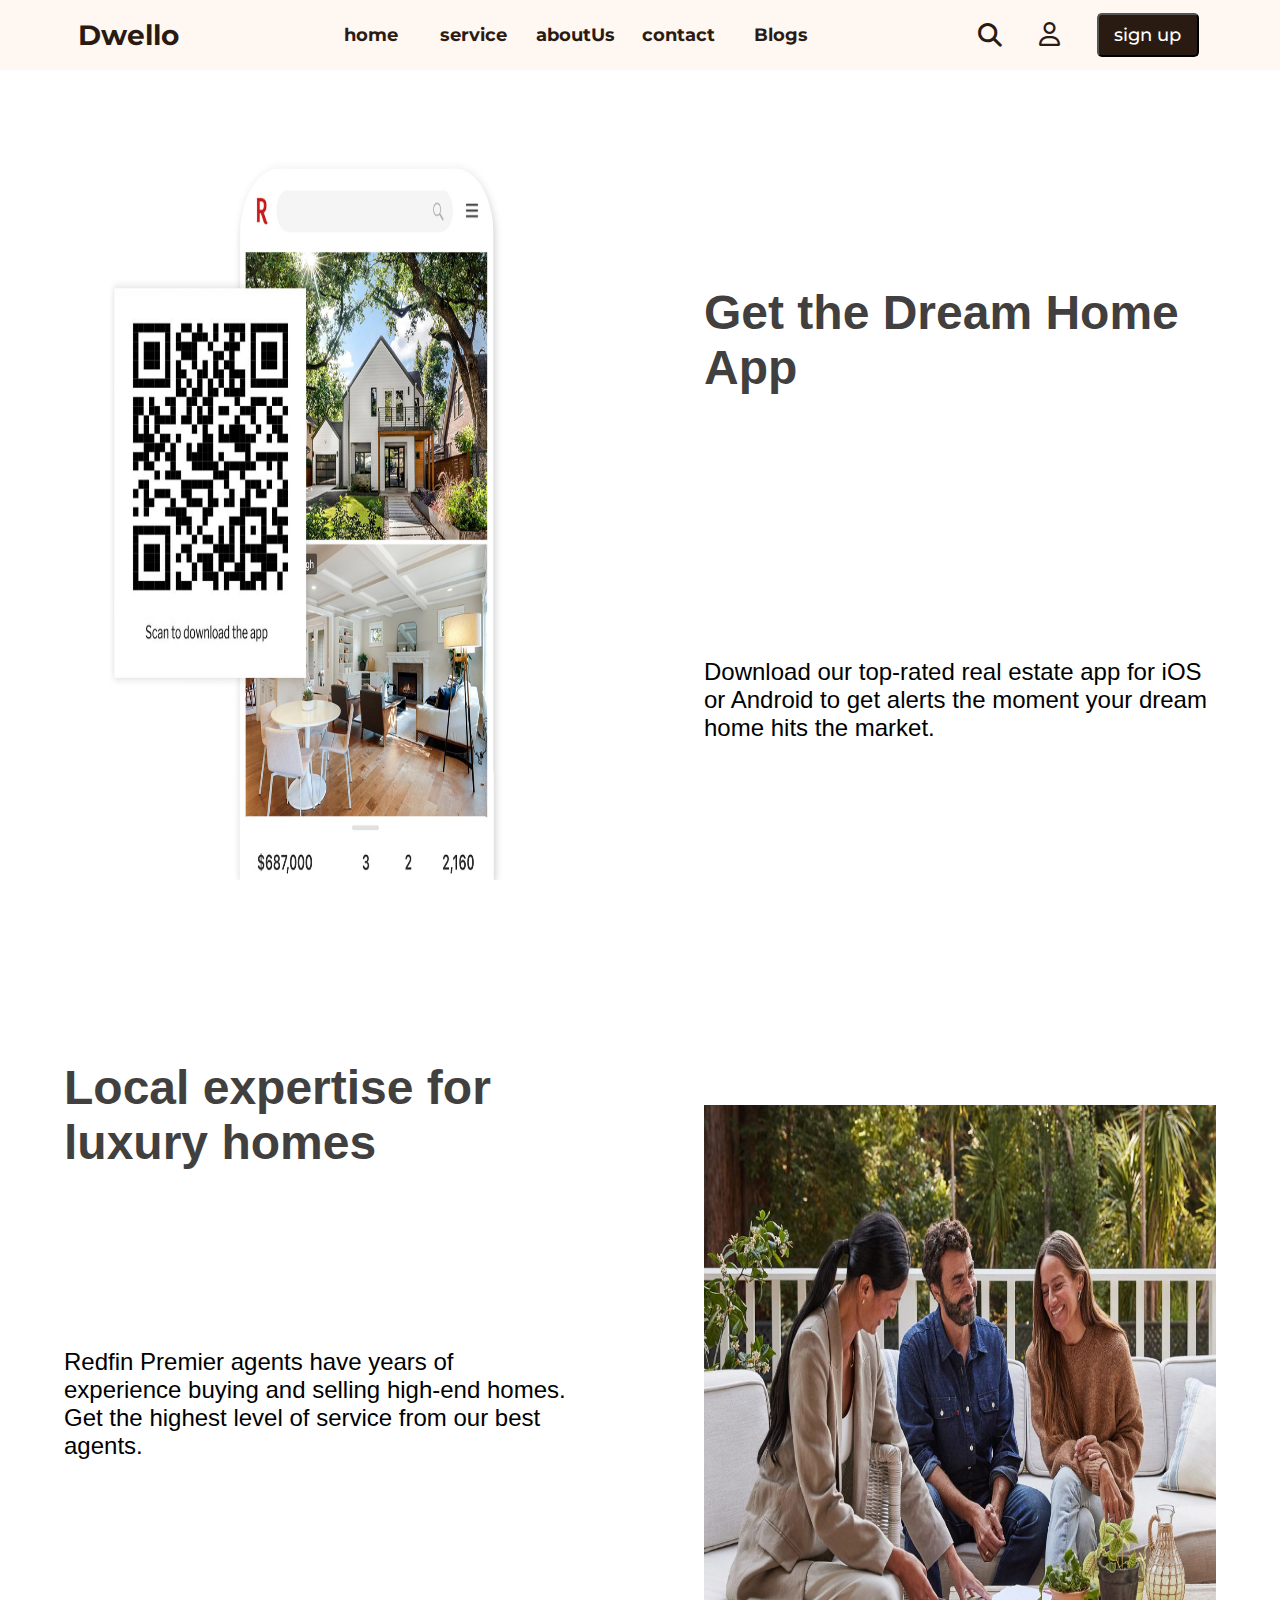
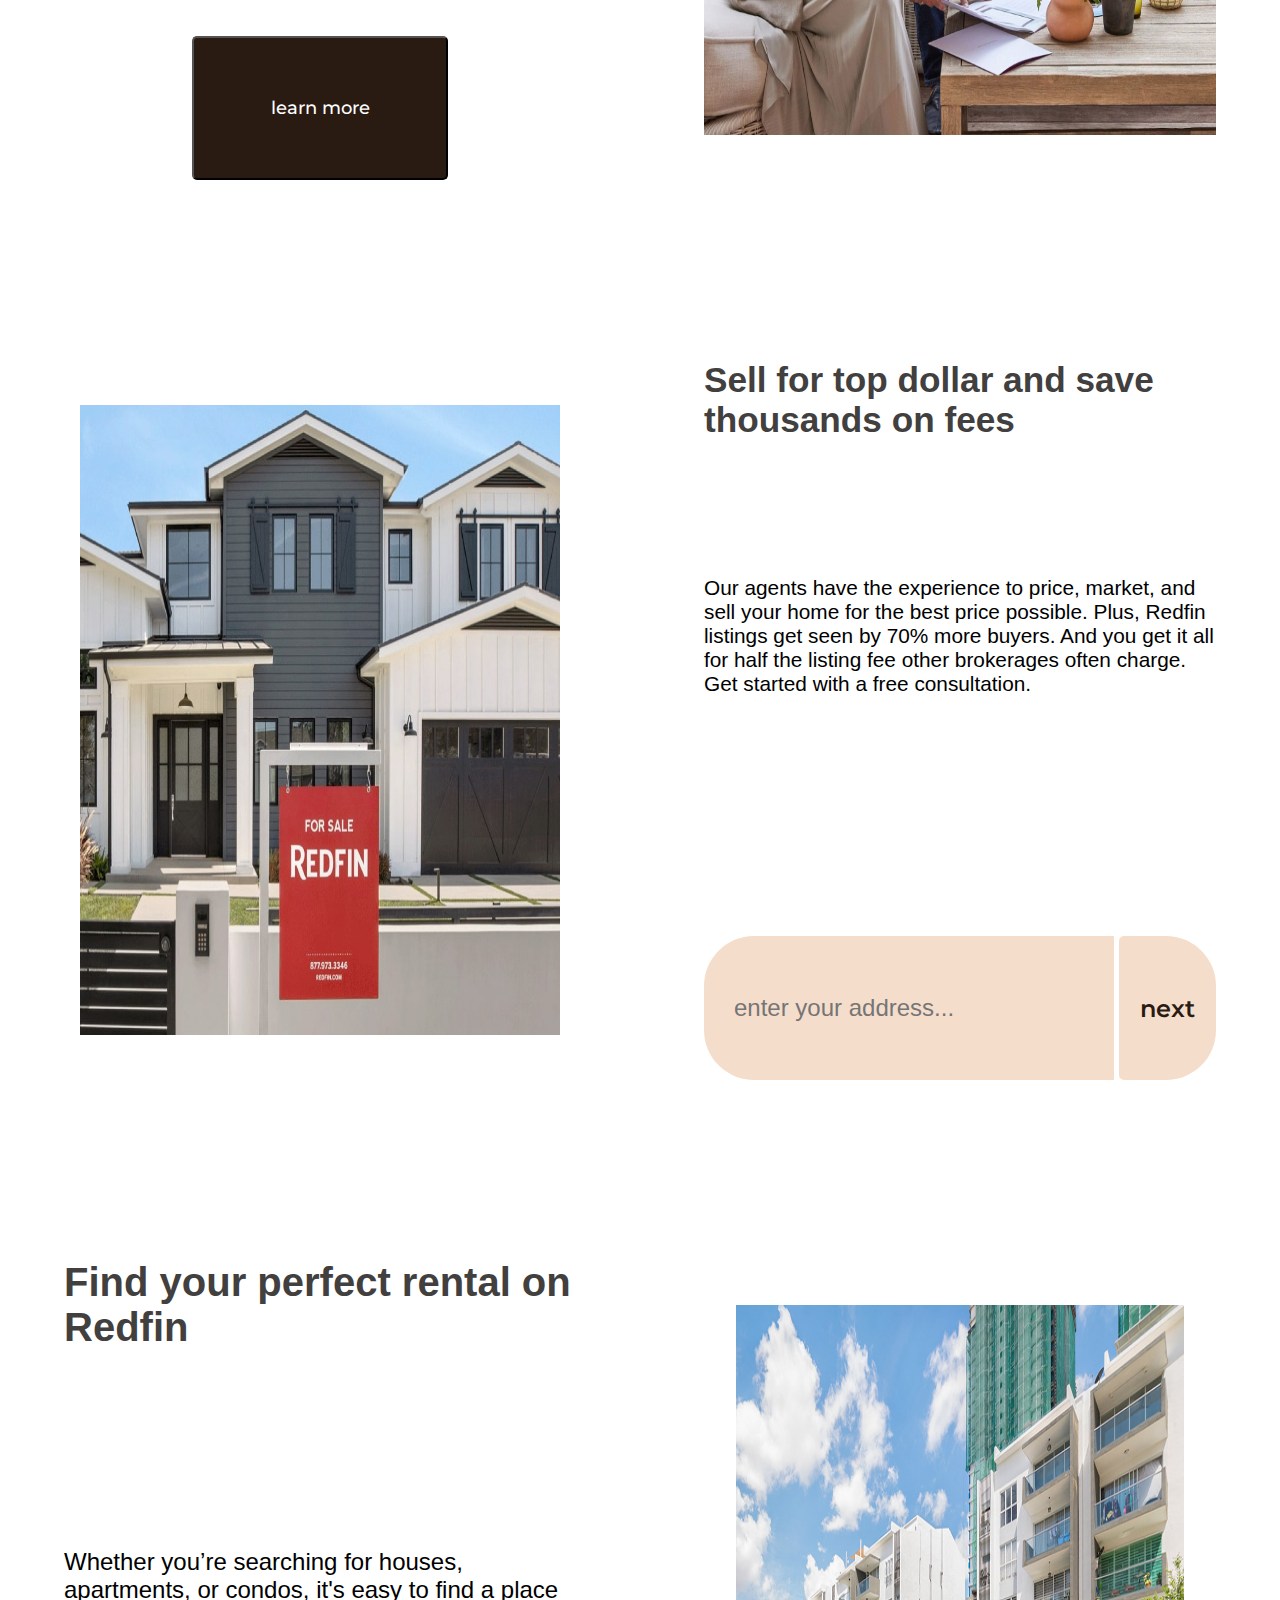
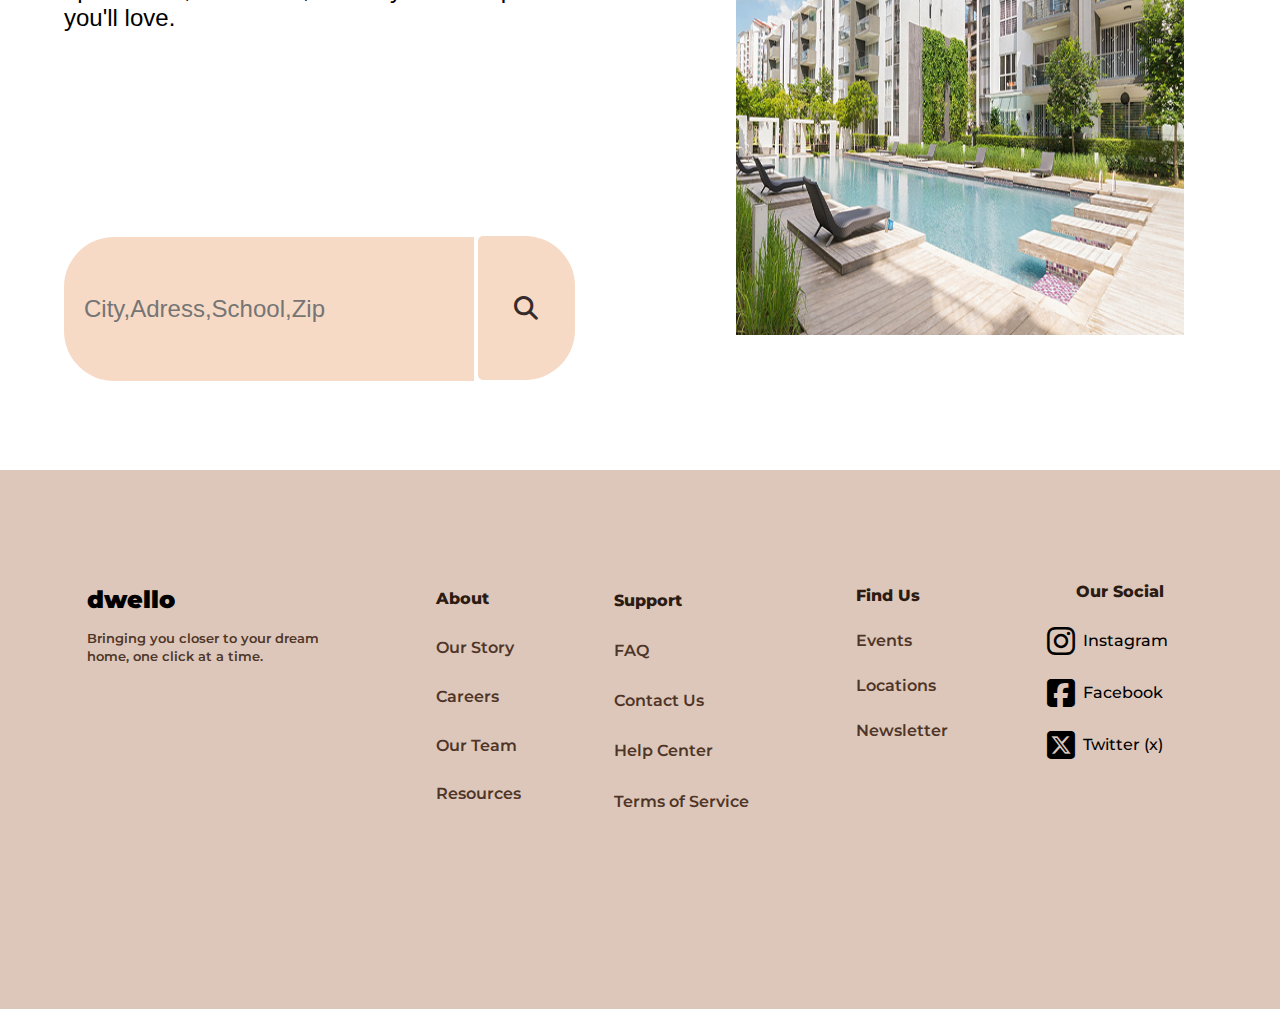
==== commit edb0aa2e: "home" ====
--- a/aboutUs.html
+++ b/aboutUs.html
@@ -1,63 +1,69 @@
 <!DOCTYPE html>
 <html lang="en">
+
 <head>
-    <meta charset="UTF-8">
-    <meta name="viewport" content="width=device-width, initial-scale=1.0">
-    <title>Home_aboutUs</title>
-    <link rel="stylesheet" href="aboutUs.css">
-
-    <link rel="stylesheet" href="https://cdnjs.cloudflare.com/ajax/libs/font-awesome/6.6.0/css/all.min.css">
-    <script src="https://code.jquery.com/jquery-3.7.1.min.js"
-      integrity="sha256-/JqT3SQfawRcv/BIHPThkBvs0OEvtFFmqPF/lYI/Cxo=" crossorigin="anonymous"></script>
-    <link rel="stylesheet" href="https://cdn.jsdelivr.net/npm/swiper@11/swiper-bundle.min.css" />
-    <script src="https://cdn.jsdelivr.net/npm/swiper@11/swiper-bundle.min.js"></script>
-    <link rel="preconnect" href="https://fonts.googleapis.com">
-    <link rel="preconnect" href="https://fonts.gstatic.com" crossorigin>
-    <link href="https://fonts.googleapis.com/css2?family=Montserrat:ital,wght@0,100..900;1,100..900&display=swap"
-      rel="stylesheet">
-  
-    <link rel="stylesheet" href="https://cdn.jsdelivr.net/npm/swiper@11/swiper-bundle.min.css" />
-    <script src="https://cdn.jsdelivr.net/npm/swiper@11/swiper-bundle.min.js"></script>
-  
-    <script src="https://ajax.googleapis.com/ajax/libs/jquery/3.7.1/jquery.min.js"></script>
-      <script src="https://code.jquery.com/jquery-3.7.1.min.js"
-      integrity="sha256-/JqT3SQfawRcv/BIHPThkBvs0OEvtFFmqPF/lYI/Cxo=" crossorigin="anonymous"></script>
-      <script src="jquery.scrollUp.min.js"></script>
+  <meta charset="UTF-8">
+  <meta name="viewport" content="width=device-width, initial-scale=1.0">
+  <title>Home_aboutUs</title>
+  <link rel="stylesheet" href="aboutUs.css">
+
+  <link rel="stylesheet" href="https://cdnjs.cloudflare.com/ajax/libs/font-awesome/6.6.0/css/all.min.css">
+  <script src="https://code.jquery.com/jquery-3.7.1.min.js"
+    integrity="sha256-/JqT3SQfawRcv/BIHPThkBvs0OEvtFFmqPF/lYI/Cxo=" crossorigin="anonymous"></script>
+  <link rel="stylesheet" href="https://cdn.jsdelivr.net/npm/swiper@11/swiper-bundle.min.css" />
+  <script src="https://cdn.jsdelivr.net/npm/swiper@11/swiper-bundle.min.js"></script>
+  <link rel="preconnect" href="https://fonts.googleapis.com">
+  <link rel="preconnect" href="https://fonts.gstatic.com" crossorigin>
+  <link href="https://fonts.googleapis.com/css2?family=Montserrat:ital,wght@0,100..900;1,100..900&display=swap"
+    rel="stylesheet">
+
+  <link rel="stylesheet" href="https://cdn.jsdelivr.net/npm/swiper@11/swiper-bundle.min.css" />
+  <script src="https://cdn.jsdelivr.net/npm/swiper@11/swiper-bundle.min.js"></script>
+
+  <script src="https://ajax.googleapis.com/ajax/libs/jquery/3.7.1/jquery.min.js"></script>
+  <script src="https://code.jquery.com/jquery-3.7.1.min.js"
+    integrity="sha256-/JqT3SQfawRcv/BIHPThkBvs0OEvtFFmqPF/lYI/Cxo=" crossorigin="anonymous"></script>
+  <script src="jquery.scrollUp.min.js"></script>
 </head>
+
 <body>
 
-    
+
   <div class="menu-btn">
     <i class="fa-solid fa-bars fa-xl" style="color: #2a1b12;"></i>
   </div>
 
   <div class="side-bar">
     <div class="close-btn">
-        <i class="fas fa-times   fa-2xl " style="color: #2a1b12;"></i>
+      <i class="fas fa-times   fa-2xl " style="color: #2a1b12;"></i>
     </div>
     <div class="menu">
-        <div class="item"><a href="index.html"><i class="fa-solid fa-house fa-2xl" style="color: #2a1b12;"></i>Home</a></div>
-        <div class="item"><a class="sub-btn"><i class="fa-solid fa-table fa-2xl" style="color: #2a1b12;"></i>services<i class="fas fa-angle-right dropdown"></i> </a>
-          <div class="sub-menu">
-            <a href="#" class="sub-item">Buy</a>
-            <a href="#" class="sub-item">Sell</a>
-            <a href="#" class="sub-item">Rent</a>
-          </div>
-        </div>
-        <div class="item"><a href="#"><i class="fas fa-th  fa-2xl " style="color: #2a1b12;"></i>Forms</a></div>
-        <div class="item">
-            <a class="sub-btn"><i class="fas fa-cogs  fa-2xl"  style="color: #2a1b12;"></i>Settings<i class="fas fa-angle-right dropdown"></i></a>
-            <div class="sub-menu">
-                <a href="#" class="sub-item">sub item 01</a>
-                <a href="#" class="sub-item">sub item 02</a>
-              </div>
-        </div>
-        <div class="item"><a href="#"><i class="fas fa-info-circle  fa-2xl" style="color: #2a1b12;" ></i>About</a></div>
-        <div class="item"><a href="#"><i class="fa-solid fa-person-chalkboard fa-2xl" style="color: #2a1b12;"></i>agents</a></div>
-        <div class="item"><a href="#"><i class="fa-solid fa-phone fa-2xl" style="color: #2a1b12;"></i>contact</a></div>
-    </div>
-</div>
-    
+      <div class="item"><a href="index.html"><i class="fa-solid fa-house fa-2xl" style="color: #2a1b12;"></i>Home</a>
+      </div>
+      <div class="item"><a class="sub-btn"><i class="fa-solid fa-table fa-2xl" style="color: #2a1b12;"></i>services<i
+            class="fas fa-angle-right dropdown"></i> </a>
+        <div class="sub-menu">
+          <a href="#" class="sub-item">Buy</a>
+          <a href="#" class="sub-item">Sell</a>
+          <a href="#" class="sub-item">Rent</a>
+        </div>
+      </div>
+      <div class="item"><a href="#"><i class="fas fa-th  fa-2xl " style="color: #2a1b12;"></i>Forms</a></div>
+      <div class="item">
+        <a class="sub-btn"><i class="fas fa-cogs  fa-2xl" style="color: #2a1b12;"></i>Settings<i
+            class="fas fa-angle-right dropdown"></i></a>
+        <div class="sub-menu">
+          <a href="#" class="sub-item">sub item 01</a>
+          <a href="#" class="sub-item">sub item 02</a>
+        </div>
+      </div>
+      <div class="item"><a href="#"><i class="fas fa-info-circle  fa-2xl" style="color: #2a1b12;"></i>About</a></div>
+      <div class="item"><a href="#"><i class="fa-solid fa-person-chalkboard fa-2xl"
+            style="color: #2a1b12;"></i>agents</a></div>
+      <div class="item"><a href="#"><i class="fa-solid fa-phone fa-2xl" style="color: #2a1b12;"></i>contact</a></div>
+    </div>
+  </div>
+
   <nav>
     <div class="nav_logo">
       <p>Dwello</p>
@@ -84,7 +90,7 @@
         <i class="fa-solid fa-magnifying-glass fa-xl" style="color: #2a1b12;"></i>
       </div>
       <div class="profile">
-        <i class="fa-regular fa-user fa-xl" style="color: #2a1b12;"></i>
+        <a href="profile.html"> <i class="fa-regular fa-user fa-xl" style="color: #2a1b12;"></i></a>
       </div>
       <div class="sign_up">
         <a href="signUp.html"><button>sign up</button></a>
@@ -92,7 +98,7 @@
     </div>
   </nav>
 
-  
+
   <div class="first_section">
     <div class="first_left">
       <div class="mobile"><img src="mobile.jpg" alt="aa" height="100%" width="100%"></div>
@@ -174,77 +180,78 @@
     </div>
   </div>
 
-  
+
 
   <footer>
     <div class="footer1">
-        <div class="footer1_logo">
-            <p>dwello</p>
-        </div>
-        <div class="footer1_text">
-            <span>Bringing you closer to your dream home, one click at a time.</span>
-        </div>
+      <div class="footer1_logo">
+        <p>dwello</p>
+      </div>
+      <div class="footer1_text">
+        <span>Bringing you closer to your dream home, one click at a time.</span>
+      </div>
     </div>
     <div class="footer2">
-        <ul>
-            <li style="color: #2B1B12; font-weight: 800;">About</li>
-
-            <li> Our Story</li>
-            <li>Careers</li>
-            <li>Our Team</li>
-            <li> Resources</li>
-
-        </ul>
+      <ul>
+        <li style="color: #2B1B12; font-weight: 800;">About</li>
+
+        <li> Our Story</li>
+        <li>Careers</li>
+        <li>Our Team</li>
+        <li> Resources</li>
+
+      </ul>
     </div>
     <div class="footer3">
-        <ul>
-            <li style="color: #2B1B12; font-weight: 800;" >Support</li>
-            <li>FAQ</li>
-            <li>Contact Us</li>
-            <li>Help Center</li>
-            <li>Terms of Service</li></li>
-        </ul>
+      <ul>
+        <li style="color: #2B1B12; font-weight: 800;">Support</li>
+        <li>FAQ</li>
+        <li>Contact Us</li>
+        <li>Help Center</li>
+        <li>Terms of Service</li>
+        </li>
+      </ul>
     </div>
     <div class="footer4">
-        <ul>
-            <li style="color: #2B1B12; font-weight: 800;">Find Us</li>
-            <li>Events</li>
-            <li>Locations</li>
-            <li>Newsletter</li>
-        </ul>
+      <ul>
+        <li style="color: #2B1B12; font-weight: 800;">Find Us</li>
+        <li>Events</li>
+        <li>Locations</li>
+        <li>Newsletter</li>
+      </ul>
     </div>
     <div class="footer5">
-        <div class="footer5_heading">
-            <p>Our Social</p>
-        </div>
-        
-            <div class="social_media">
-                <div class="social_icon">
-                    <img src="instagram.png" alt="a" height="100%" width="100%">
-                </div>
-                <div class="social_text">
-                    <p>Instagram</p>
-                </div>
-            </div>
-            <div class="social_media">
-                <div class="social_icon">
-                    <img src="facebook.png" alt="aa"  height="100%" width="100%">
-                </div>
-                <div class="social_text">
-                    <p>Facebook</p>
-                </div>
-            </div>
-            <div class="social_media">
-                <div class="social_icon">
-                    <img src="twitterx.png" alt="aa"  height="100%" width="100%">
-                </div>
-                <div class="social_text">
-                    <p>Twitter (x)</p>
-                </div>
-            </div>
-        </div>
-    </div>
-</footer>
+      <div class="footer5_heading">
+        <p>Our Social</p>
+      </div>
+
+      <div class="social_media">
+        <div class="social_icon">
+          <i class="fa-brands fa-instagram" style="font-size: 2rem;"></i>
+        </div>
+        <div class="social_text">
+          <p>Instagram</p>
+        </div>
+      </div>
+      <div class="social_media">
+        <div class="social_icon">
+          <i class="fa-brands fa-square-facebook" style="font-size: 2rem;"></i>
+        </div>
+        <div class="social_text">
+          <p>Facebook</p>
+        </div>
+      </div>
+      <div class="social_media">
+        <div class="social_icon">
+          <i class="fa-brands fa-square-x-twitter" style="font-size: 2rem;"></i>
+        </div>
+        <div class="social_text">
+          <p>Twitter (x)</p>
+        </div>
+      </div>
+    </div>
+    </div>
+  </footer>
 
   <script type="text/javascript">
     $(document).ready(function () {
@@ -271,6 +278,7 @@
     })
   </script>
 
-    
+
 </body>
+
 </html>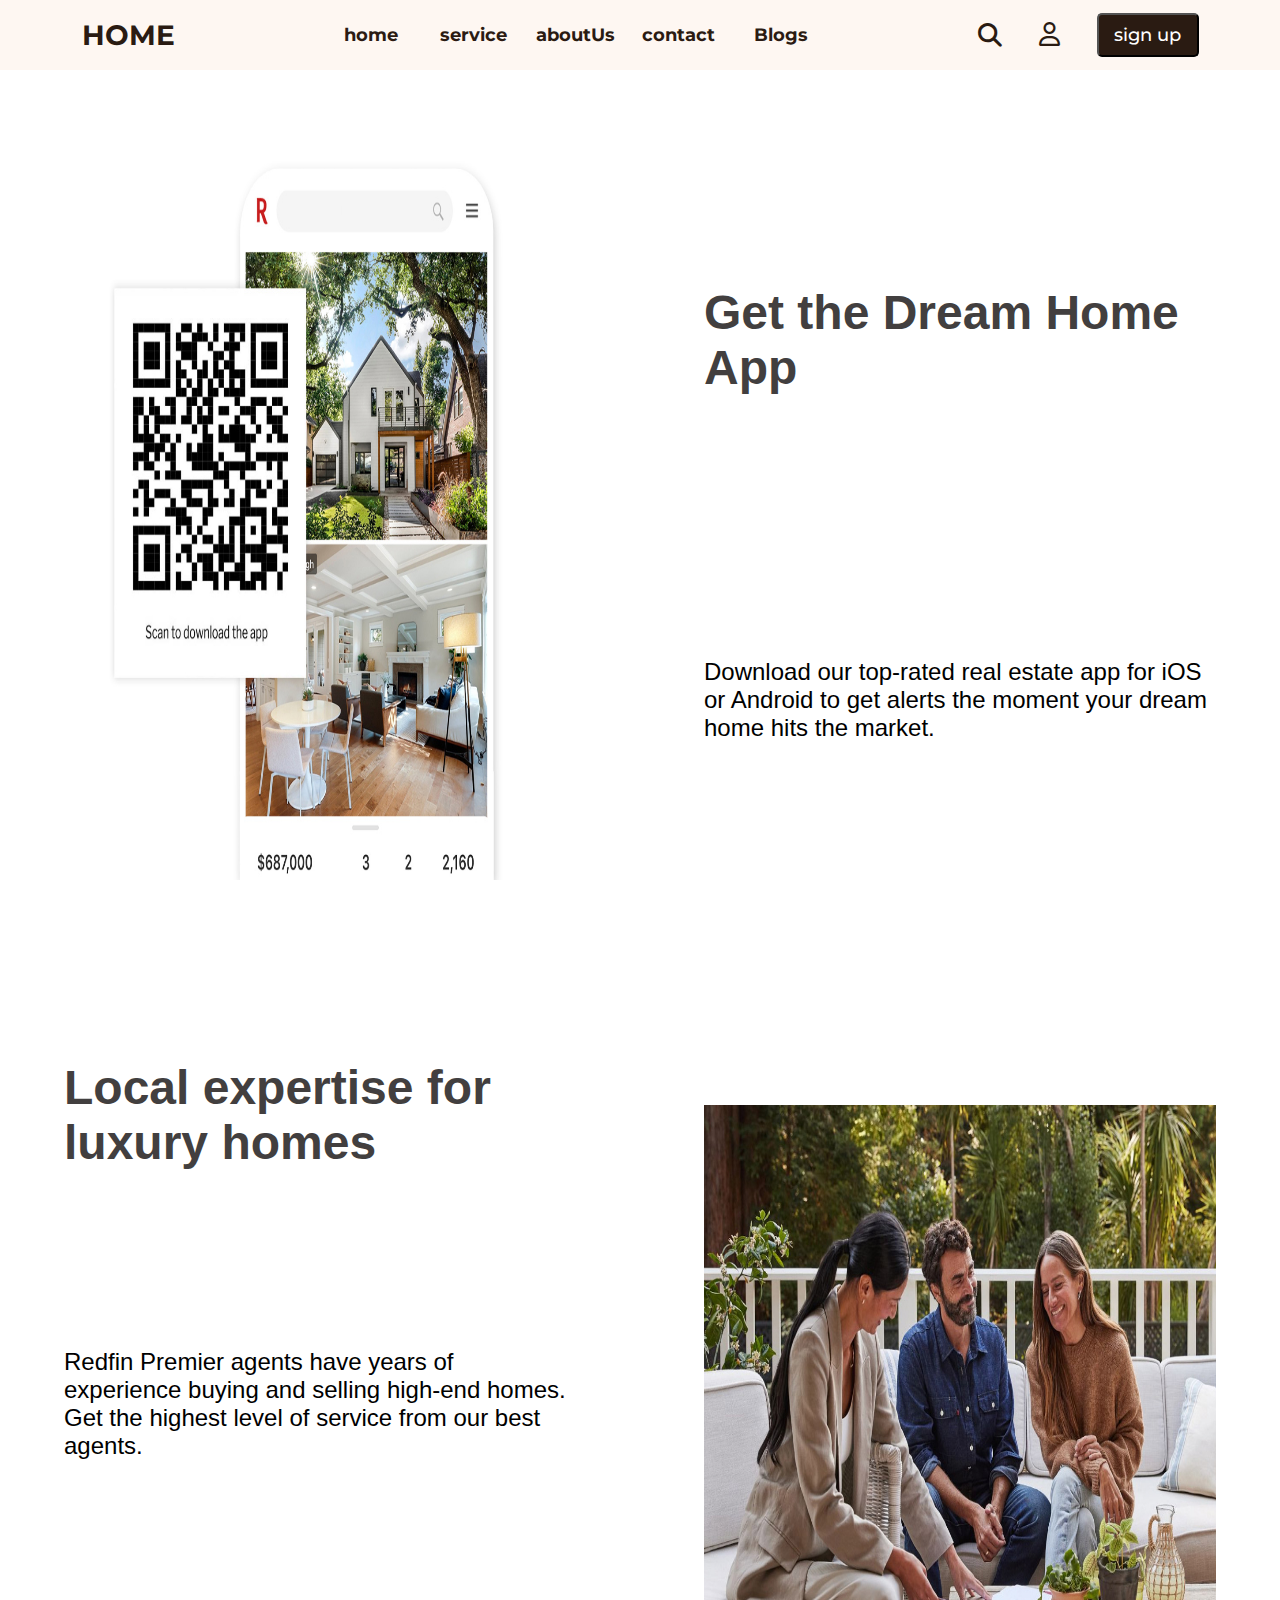
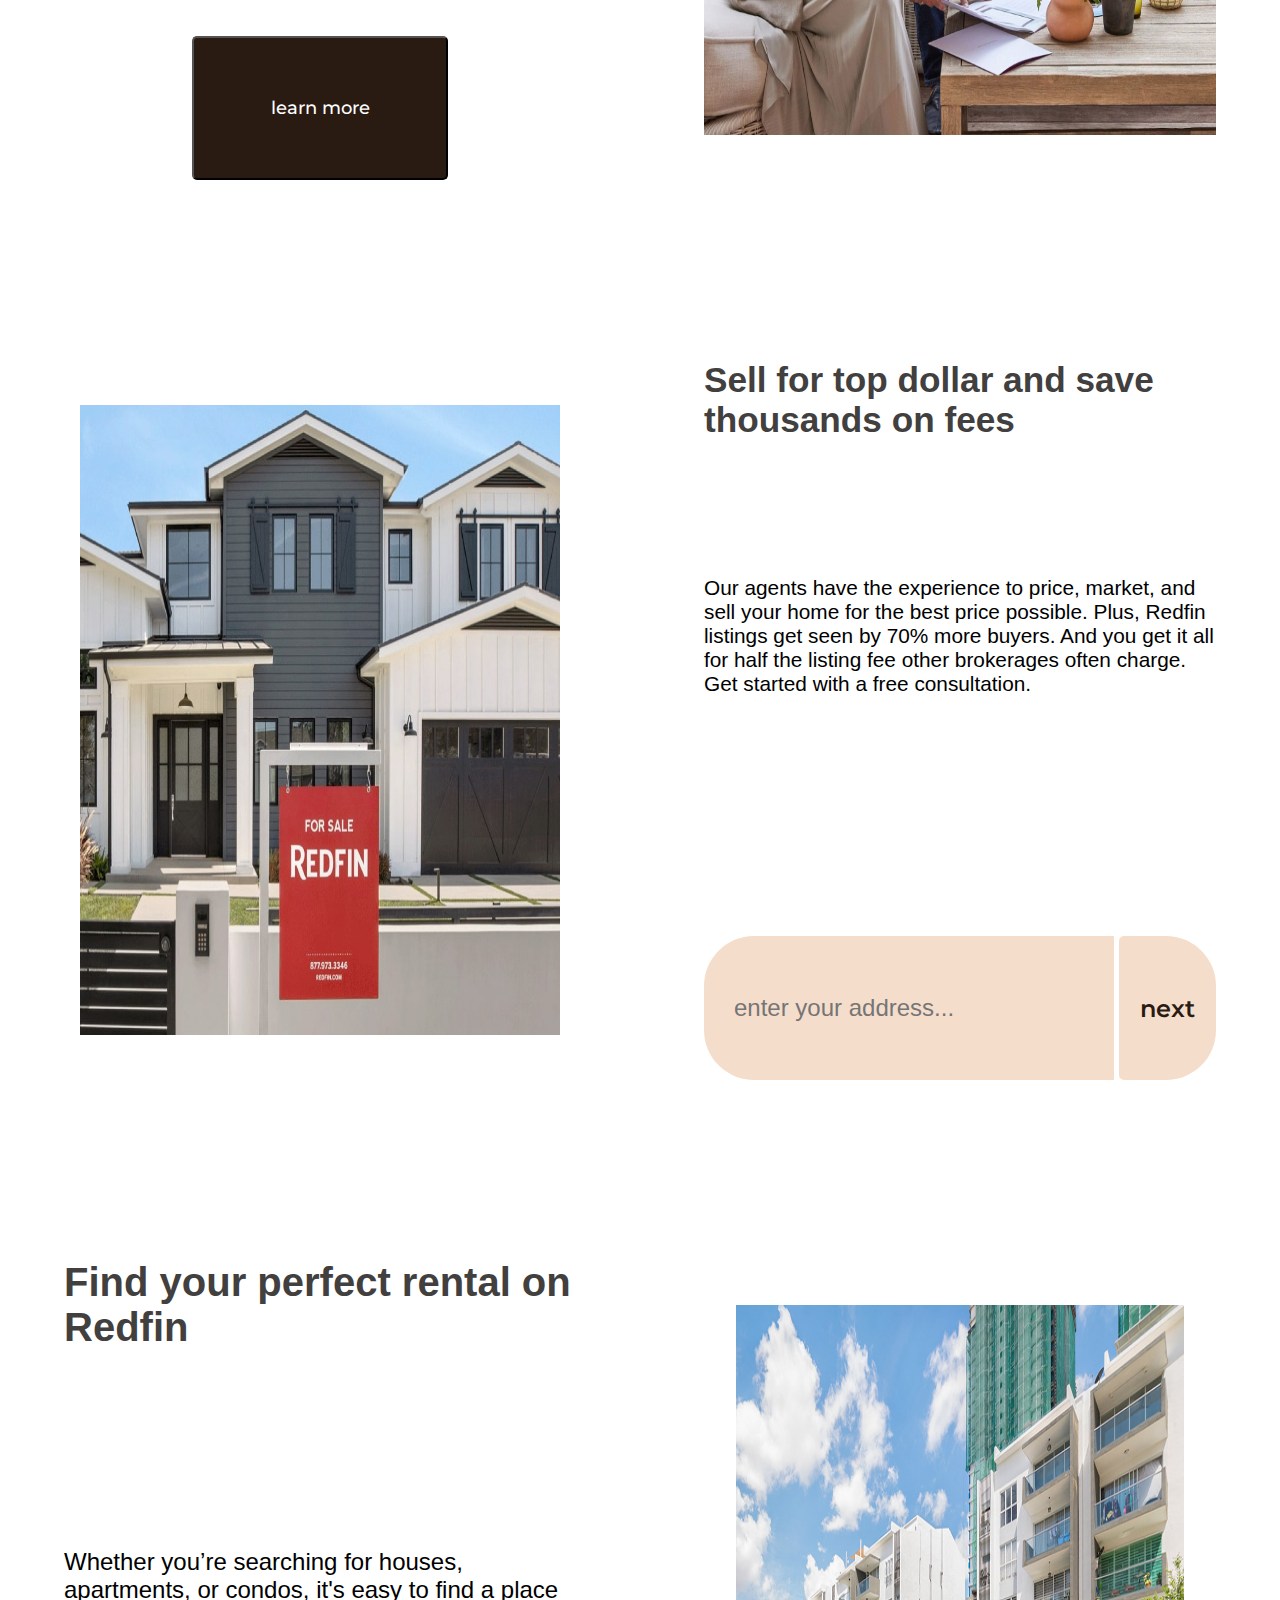
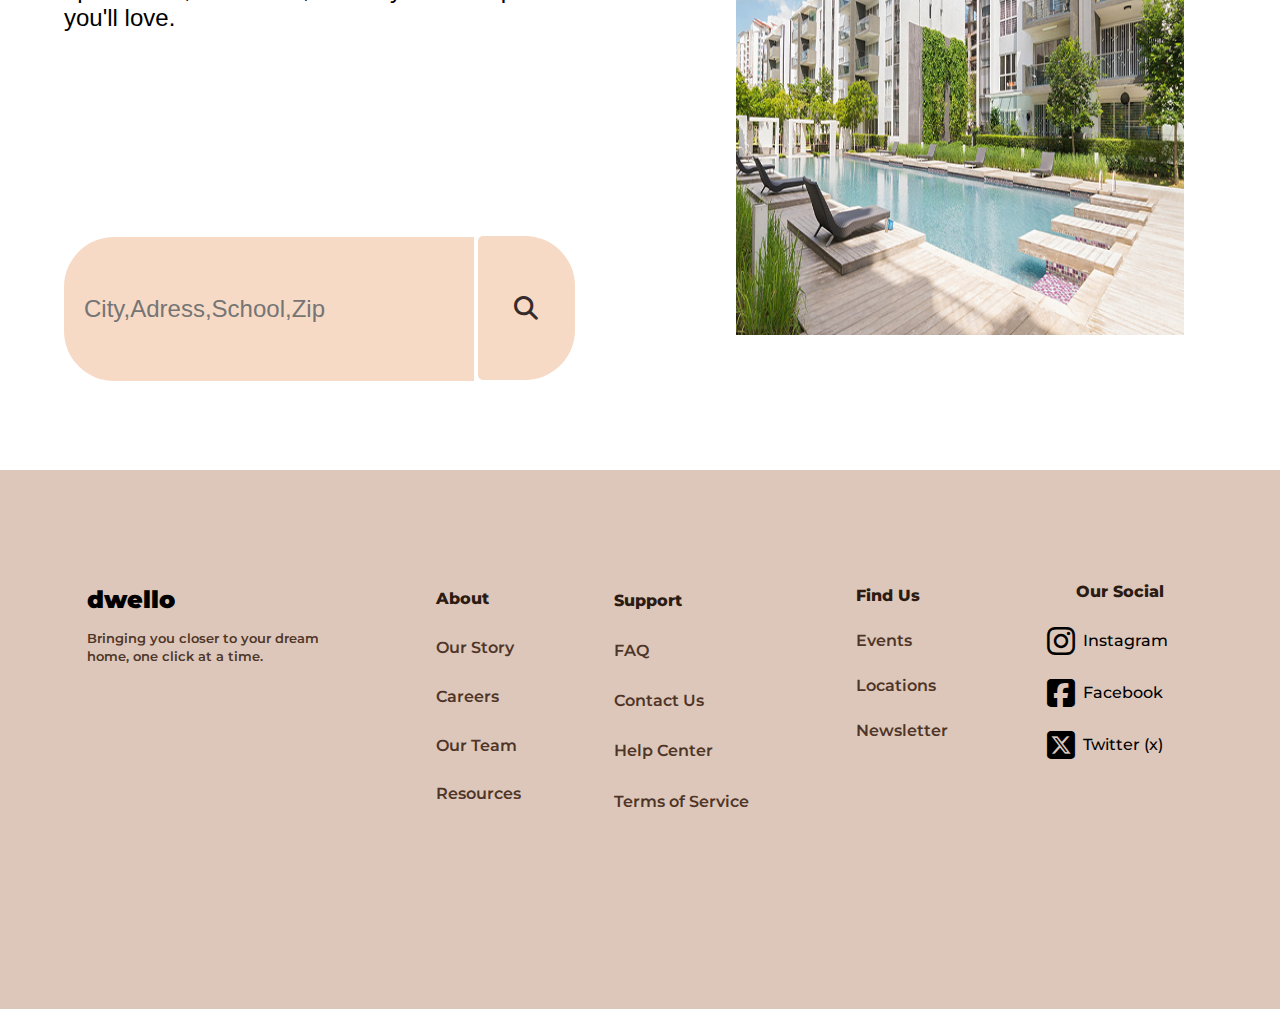
==== commit 65346db3: "home" ====
--- a/aboutUs.html
+++ b/aboutUs.html
@@ -66,7 +66,7 @@
 
   <nav>
     <div class="nav_logo">
-      <p>Dwello</p>
+      <p>HOME</p>
     </div>
     <div class="nav_catagories">
       <div class="nav_catagory">
